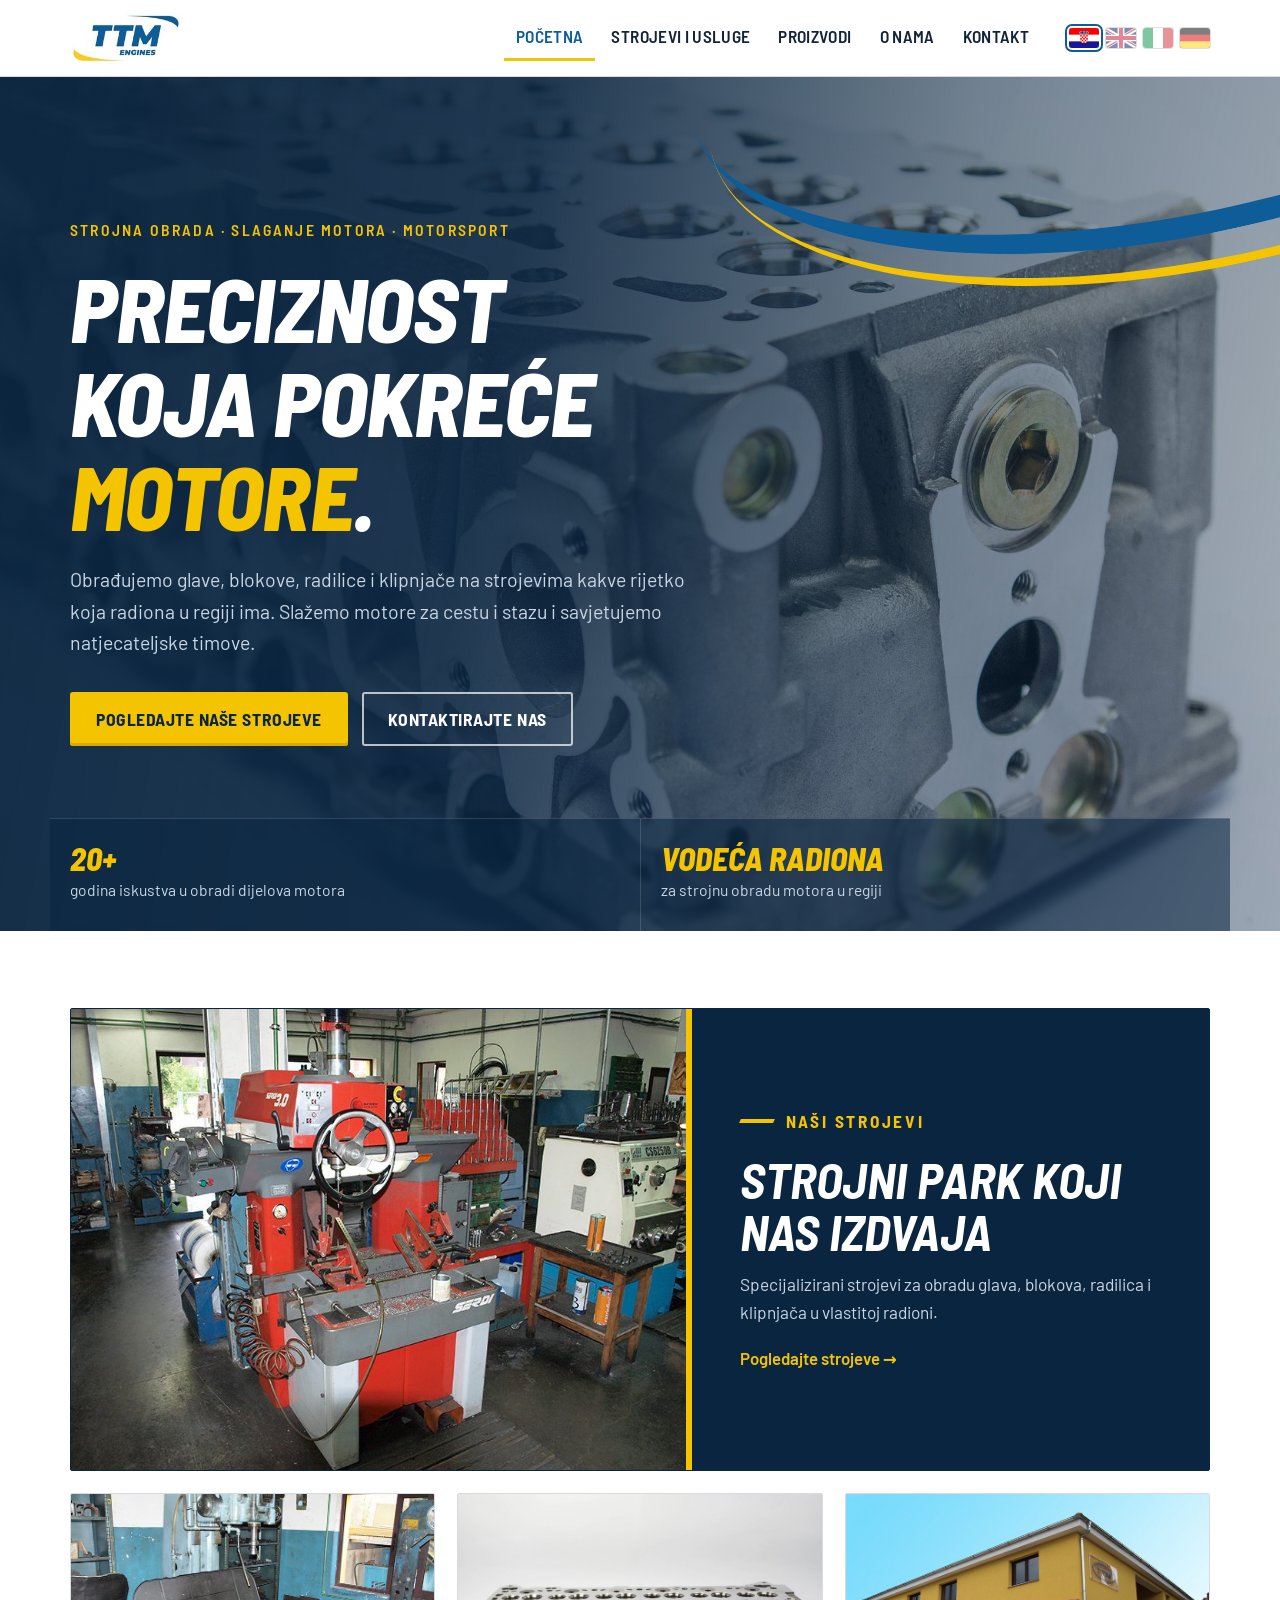
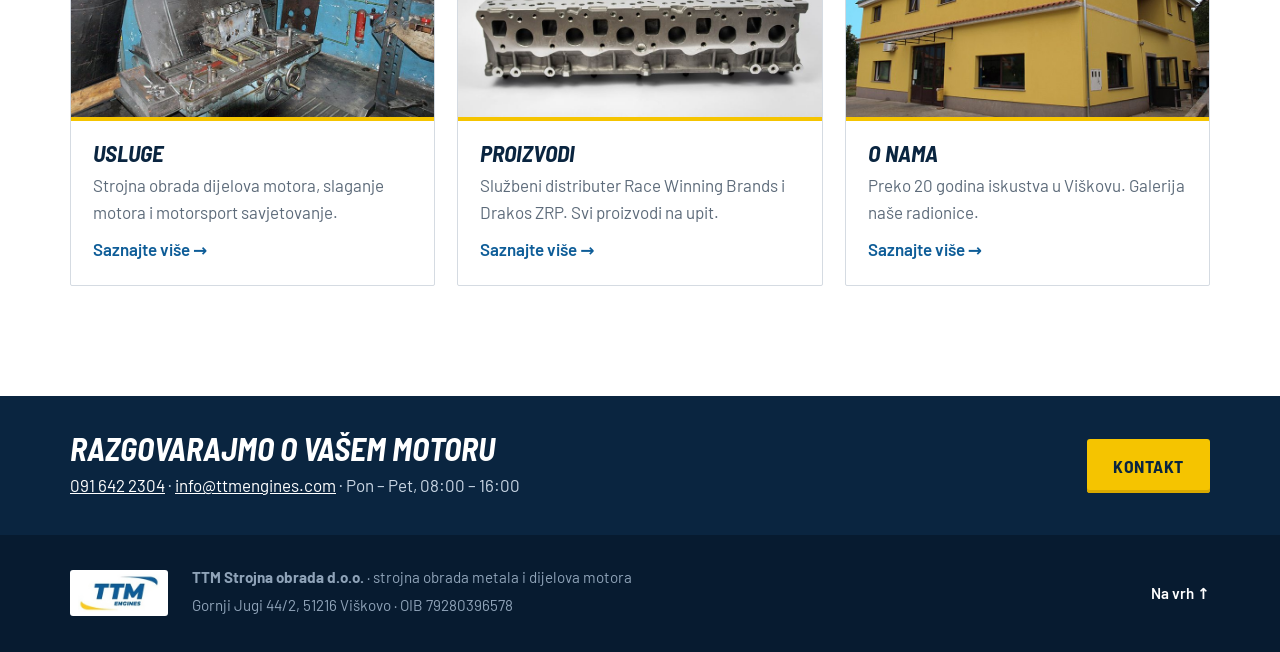
==== index.html @ cba94ead "Merge Strojevi and Usluge into one page strojevi.html now holds machines, services and process; uslu" ====
<!DOCTYPE html>
<html lang="hr">
<head>
<meta charset="utf-8">
<meta name="viewport" content="width=device-width, initial-scale=1, viewport-fit=cover">
<title data-t="title_home">TTM Engines · Strojna obrada dijelova motora i motorsport</title>
<meta name="description" content="TTM Engines (TTM Strojna obrada d.o.o., Viškovo): strojna obrada dijelova motora, slaganje motora i motorsport savjetovanje. Preko 20 godina iskustva.">
<meta name="theme-color" content="#0A2540">
<meta property="og:title" content="TTM Engines">
<meta property="og:description" content="Strojna obrada dijelova motora, slaganje motora i motorsport savjetovanje. Viškovo, Hrvatska.">
<meta property="og:image" content="slike/hero.jpg">
<link rel="icon" href="slike/logo.jpg">
<link rel="preconnect" href="https://fonts.googleapis.com">
<link rel="preconnect" href="https://fonts.gstatic.com" crossorigin>
<link href="https://fonts.googleapis.com/css2?family=Barlow:wght@400;500;600&family=Barlow+Semi+Condensed:ital,wght@0,600;0,700;1,700;1,800&display=swap" rel="stylesheet">
<link rel="stylesheet" href="css/style.css">
</head>
<body>

<a class="skip" href="#main" data-t="skip">Preskoči na sadržaj</a>

<!-- ============ ZAGLAVLJE (isto na svim stranicama) ============ -->
<header class="hdr" id="top">
  <div class="hdr-in">
    <a class="brand" href="index.html" aria-label="TTM Engines"><img src="slike/logo.jpg" alt="TTM Engines" width="198" height="92"></a>
    <nav class="menu" id="menu" aria-label="Glavni izbornik">
      <a href="index.html" data-t="nav_home" class="on" aria-current="page">Početna</a>
      <a href="strojevi.html" data-t="nav_machserv">Strojevi i usluge</a>
      <a href="proizvodi.html" data-t="nav_products">Proizvodi</a>
      <a href="o-nama.html" data-t="nav_about">O nama</a>
      <a href="kontakt.html" data-t="nav_contact">Kontakt</a>
    </nav>
    <div class="hdr-r">
      <div class="langs" id="langs" role="group" aria-label="Jezik"></div>
      <button class="burger" id="burger" aria-expanded="false" aria-controls="menu" aria-label="Izbornik"><span></span><span></span><span></span></button>
    </div>
  </div>
</header>

<main id="main">

<section class="hero">
  <div class="hero-bg" aria-hidden="true"></div>
  <div class="hero-in">
    <p class="eyebrow" data-t="hero_eyebrow">Strojna obrada · Slaganje motora · Motorsport</p>
    <h1 data-t="hero_title" data-html>Preciznost<br>koja pokreće <em>motore</em>.</h1>
    <p class="hero-lead" data-t="hero_lead">Obrađujemo glave, blokove, radilice i klipnjače na strojevima kakve rijetko koja radiona u regiji ima. Slažemo motore za cestu i stazu i savjetujemo natjecateljske timove.</p>
    <div class="hero-cta">
      <a class="btn btn-y" href="strojevi.html" data-t="hero_cta1">Pogledajte naše strojeve</a>
      <a class="btn btn-ghost" href="kontakt.html" data-t="hero_cta2">Kontaktirajte nas</a>
    </div>
  </div>
  <ul class="pillars">
    <li><b>20+</b><span data-t="p1_d">godina iskustva u obradi dijelova motora</span></li>
    <li><b data-t="p3_t">Vodeća radiona</b><span data-t="p3_d">za strojnu obradu motora u regiji</span></li>
  </ul>
</section>

<!-- ============ PREGLED ============ -->
<section class="sec home">
  <div class="sec-in">
    <a class="tile tile-main" href="strojevi.html">
      <img src="slike/strojevi/sjedista.jpg" alt="" width="800" height="600">
      <div>
        <p class="kicker" data-t="mach_k">Naši strojevi</p>
        <h2 class="tile-h" data-t="mach_h">Strojni park koji nas izdvaja</h2>
        <p data-t="home_mach">Specijalizirani strojevi za obradu glava, blokova, radilica i klipnjača u vlastitoj radioni.</p>
        <span class="tile-go" data-t="home_mach_go">Pogledajte strojeve →</span>
      </div>
    </a>
    <div class="tiles">
      <a class="tile" href="strojevi.html#usluge">
        <img src="slike/strojevi/ravnanje.jpg" alt="" loading="lazy" width="800" height="600">
        <div><h3 data-t="nav_services">Usluge</h3><p data-t="home_serv">Strojna obrada dijelova motora, slaganje motora i motorsport savjetovanje.</p><span class="tile-go" data-t="home_more">Saznajte više →</span></div>
      </a>
      <a class="tile" href="proizvodi.html">
        <img src="slike/proizvodi/glava1-1.jpg" alt="" loading="lazy" width="1000" height="558">
        <div><h3 data-t="nav_products">Proizvodi</h3><p data-t="home_prod">Službeni distributer Race Winning Brands i Drakos ZRP. Svi proizvodi na upit.</p><span class="tile-go" data-t="home_more">Saznajte više →</span></div>
      </a>
      <a class="tile" href="o-nama.html">
        <img src="slike/zgrada.jpg" alt="" loading="lazy" width="800" height="600">
        <div><h3 data-t="nav_about">O nama</h3><p data-t="home_about">Preko 20 godina iskustva u Viškovu. Galerija naše radionice.</p><span class="tile-go" data-t="home_more">Saznajte više →</span></div>
      </a>
    </div>
  </div>
</section>

<!-- ============ KONTAKT TRAKA ============ -->
<section class="cstrip">
  <div class="sec-in">
    <div>
      <h2 data-t="con_h">Razgovarajmo o vašem motoru</h2>
      <p><a href="tel:+385916422304">091 642 2304</a> · <a href="mailto:info@ttmengines.com">info@ttmengines.com</a> · <span data-t="con_hours_v">Pon – Pet, 08:00 – 16:00</span></p>
    </div>
    <a class="btn btn-y" href="kontakt.html" data-t="nav_contact">Kontakt</a>
  </div>
</section>

</main>

<footer class="ftr">
  <div class="ftr-in">
    <img src="slike/logo.jpg" alt="TTM Engines" width="198" height="92">
    <div class="ftr-txt">
      <p><b>TTM Strojna obrada d.o.o.</b> · <span data-t="ftr_what">strojna obrada metala i dijelova motora</span></p>
      <p>Gornji Jugi 44/2, 51216 Viškovo · OIB 79280396578</p>
    </div>
    <a href="#top" data-t="ftr_top">Na vrh ↑</a>
  </div>
</footer>

<script src="js/prijevodi.js"></script>
<script src="js/main.js"></script>
</body>
</html>
---- css/style.css ----
/* TTM Engines – boje i fontovi preuzeti iz logotipa i obrasca */
:root{
  --blue:#0E5D98; --blue-deep:#0A4673; --blue-tint:#E7F0F8;
  --navy:#0A2540; --navy-2:#0F2F50;
  --yellow:#F5C400; --yellow-deep:#D9A900;
  --ink:#13243A; --muted:#5D6B7A; --line:#D5DBE2;
  --paper:#F2F4F6; --white:#FFFFFF;
  --body:"Barlow", system-ui, -apple-system, "Segoe UI", Roboto, Arial, sans-serif;
  --cond:"Barlow Semi Condensed", "Arial Narrow", "Roboto Condensed", system-ui, sans-serif;
  --max:1180px;
  --hdr:76px;
}
*,*::before,*::after{box-sizing:border-box}
html{scroll-behavior:smooth;scroll-padding-top:calc(var(--hdr) + 8px);-webkit-text-size-adjust:100%}
@media (prefers-reduced-motion:reduce){html{scroll-behavior:auto}}
body{margin:0;background:var(--white);color:var(--ink);font-family:var(--body);font-size:17px;line-height:1.6}
img{max-width:100%;height:auto}
:focus-visible{outline:3px solid var(--yellow);outline-offset:3px}
h1,h2,h3{font-family:var(--cond);line-height:1.05;margin:0}
.skip{position:absolute;left:-9999px;top:8px;background:var(--yellow);color:var(--ink);padding:8px 14px;z-index:100;font-weight:600}
.skip:focus{left:8px}

/* ---------- Zaglavlje ---------- */
.hdr{position:sticky;top:0;z-index:50;background:rgba(255,255,255,.97);border-bottom:1px solid var(--line);backdrop-filter:saturate(1.2) blur(6px)}
.hdr-in{max-width:var(--max);margin:0 auto;padding:0 20px;height:var(--hdr);display:flex;align-items:center;gap:28px}
.brand img{display:block;height:52px;width:auto}
.menu{display:flex;gap:4px;margin-left:auto}
.menu a{font-family:var(--cond);font-weight:600;font-size:1.08rem;letter-spacing:.02em;text-transform:uppercase;color:var(--ink);text-decoration:none;padding:8px 12px;border-bottom:3px solid transparent}
.menu a:hover{color:var(--blue)}
.menu a.on{border-bottom-color:var(--yellow);color:var(--blue)}
.menu a{white-space:nowrap}
@media (max-width:1100px) and (min-width:901px){.hdr-in{gap:16px}.menu{gap:0}.menu a{padding:8px 8px;font-size:1rem}}
.hdr-r{display:flex;align-items:center;gap:14px}
.langs{display:flex;gap:7px}
.langs button{padding:0;border:0;background:none;cursor:pointer;width:30px;height:20px;border-radius:3px;overflow:hidden;box-shadow:0 0 0 1px rgba(19,36,58,.28);opacity:.5;transition:opacity .15s,transform .15s}
.langs button:hover{opacity:1;transform:translateY(-1px)}
.langs button[aria-pressed="true"]{opacity:1;box-shadow:0 0 0 2px var(--white),0 0 0 4px var(--blue)}
.langs img{display:block;width:100%;height:100%;object-fit:cover}
.burger{display:none;width:42px;height:42px;border:0;background:none;padding:9px;cursor:pointer}
.burger span{display:block;height:3px;background:var(--navy);margin:5px 0;border-radius:2px;transition:transform .2s,opacity .2s}
.burger[aria-expanded="true"] span:nth-child(1){transform:translateY(8px) rotate(45deg)}
.burger[aria-expanded="true"] span:nth-child(2){opacity:0}
.burger[aria-expanded="true"] span:nth-child(3){transform:translateY(-8px) rotate(-45deg)}

@media (max-width:900px){
  :root{--hdr:64px}
  .hdr-in{gap:12px;padding:0 16px}
  .brand img{height:42px}
  .hdr-r{margin-left:auto}
  .burger{display:block}
  .menu{position:absolute;top:var(--hdr);left:0;right:0;flex-direction:column;gap:0;background:var(--white);border-bottom:1px solid var(--line);box-shadow:0 12px 24px rgba(10,37,64,.12);display:none;margin:0;padding:6px 0}
  .menu.open{display:flex}
  .menu a{padding:14px 20px;border-bottom:0;border-left:4px solid transparent}
  .menu a.on{border-left-color:var(--yellow)}
}
@media (max-width:420px){.langs{gap:5px}.langs button{width:26px;height:17px}}

/* ---------- Gumbi ---------- */
.btn{display:inline-block;font-family:var(--cond);font-weight:700;font-size:1.1rem;letter-spacing:.03em;text-transform:uppercase;text-decoration:none;padding:13px 26px;border-radius:3px;transition:transform .15s,background .15s,color .15s,box-shadow .15s}
.btn:hover{transform:translateY(-2px)}
.btn-y{background:var(--yellow);color:var(--navy);box-shadow:inset 0 -3px 0 var(--yellow-deep)}
.btn-y:hover{background:#FFD21F}
.btn-ghost{color:var(--white);box-shadow:inset 0 0 0 2px rgba(255,255,255,.7)}
.btn-ghost:hover{box-shadow:inset 0 0 0 2px var(--white);background:rgba(255,255,255,.08)}

/* ---------- Hero ---------- */
.hero{position:relative;background:var(--navy);color:var(--white);overflow:hidden;isolation:isolate}
.hero-bg{position:absolute;inset:0;z-index:-2;
  background:
    linear-gradient(100deg,rgba(10,37,64,.97) 0%,rgba(10,37,64,.9) 38%,rgba(10,37,64,.55) 70%,rgba(10,37,64,.35) 100%),
    var(--hero-img, none) center/cover no-repeat,
    repeating-linear-gradient(115deg,rgba(255,255,255,.03) 0 2px,transparent 2px 22px),
    radial-gradient(ellipse at 85% 30%,#13497A 0%,var(--navy) 65%)}
/* zakrivljene trake kao na logotipu */
.hero::before,.hero::after{content:"";position:absolute;z-index:-1;border-radius:50%;pointer-events:none}
.hero::before{width:1000px;height:440px;right:-400px;top:-282px;border-bottom:22px solid var(--blue);transform:rotate(-12deg)}
.hero::after{width:1000px;height:440px;right:-420px;top:-250px;border-bottom:9px solid var(--yellow);transform:rotate(-12deg)}
.hero-in{max-width:var(--max);margin:0 auto;padding:clamp(70px,11vw,140px) 20px clamp(48px,6vw,72px)}
.eyebrow{font-family:var(--cond);font-weight:600;letter-spacing:.14em;text-transform:uppercase;color:var(--yellow);margin:0 0 18px;font-size:.98rem}
.hero h1{font-style:italic;font-weight:800;font-size:clamp(2.8rem,7.5vw,5.6rem);letter-spacing:-.01em;text-transform:uppercase;max-width:14ch}
.hero h1 em{color:var(--yellow);font-style:italic}
.hero-lead{max-width:58ch;font-size:clamp(1.05rem,1.6vw,1.22rem);color:#C9D6E4;margin:22px 0 34px}
.hero-cta{display:flex;flex-wrap:wrap;gap:14px}
.pillars{list-style:none;padding:0;max-width:var(--max);margin:0 auto;background:rgba(10,37,64,.55);backdrop-filter:blur(2px);display:grid;grid-template-columns:repeat(2,1fr);border-top:1px solid rgba(255,255,255,.14)}
.pillars li{padding:22px 20px 28px;border-left:1px solid rgba(255,255,255,.14)}
.pillars li:first-child{border-left:0}
.pillars b{display:block;font-family:var(--cond);font-style:italic;font-weight:800;font-size:2rem;line-height:1.1;color:var(--yellow) !important;text-transform:uppercase;color:var(--white)}
.pillars span{color:#C9D6E4;font-size:.98rem}
@media (max-width:700px){
  .pillars{grid-template-columns:1fr}
  .pillars li{border-left:0;border-top:1px solid rgba(255,255,255,.1);padding:16px 20px}
  .pillars li:first-child{border-top:0}
  .hero::before,.hero::after{display:none}
}

/* ---------- Sekcije ---------- */
.sec{padding:clamp(64px,9vw,110px) 0}
.sec-alt{background:var(--paper)}
.sec-in{max-width:var(--max);margin:0 auto;padding:0 20px}
.kicker{font-family:var(--cond);font-weight:700;letter-spacing:.16em;text-transform:uppercase;color:var(--blue);font-size:.95rem;margin:0 0 10px;display:flex;align-items:center;gap:12px}
.kicker::before{content:"";width:34px;height:4px;background:var(--yellow);transform:skewX(-25deg)}
.sec h2,.sec .h2{font-style:italic;font-weight:700;font-size:clamp(2rem,4.2vw,3.1rem);text-transform:uppercase;color:var(--navy);max-width:22ch;margin-bottom:36px}
.sec h3{font-weight:700;font-size:1.4rem;color:var(--navy);margin-bottom:8px}

.about{display:grid;grid-template-columns:minmax(0,5fr) minmax(0,6fr);gap:56px;align-items:center}
.about h2{margin-bottom:22px}
.about-img{margin:0;position:relative}
.about-img img{display:block;width:100%;border-radius:2px}
.about-img::after{content:"";position:absolute;left:-14px;bottom:-14px;width:45%;height:45%;border-left:6px solid var(--yellow);border-bottom:6px solid var(--yellow);z-index:-1}
.about-txt p{margin:0 0 18px;font-size:1.1rem;color:#33465C}
@media (max-width:860px){.about{grid-template-columns:1fr;gap:20px}}

.cards{display:grid;grid-template-columns:repeat(3,1fr);gap:22px}
@media (max-width:960px){.cards{grid-template-columns:repeat(2,1fr)}}
@media (max-width:620px){.cards{grid-template-columns:1fr}}
.card{background:var(--white);border:1px solid var(--line);border-top:4px solid var(--blue);padding:28px 26px 26px;border-radius:2px;transition:transform .2s,box-shadow .2s,border-top-color .2s}
.card:hover{transform:translateY(-4px);box-shadow:0 18px 36px rgba(10,37,64,.10);border-top-color:var(--yellow)}
.card p{margin:0;color:var(--muted)}
.ico{width:46px;height:46px;margin-bottom:16px;fill:none;stroke:var(--blue);stroke-width:2.4;stroke-linecap:round;stroke-linejoin:round}

.sec-dark{background:var(--navy);color:#C9D6E4;position:relative;overflow:hidden}
.sec-dark h2{color:var(--white)}
.sec-dark .kicker{color:var(--yellow)}
.sec-dark h3{color:var(--white)}
.steps{list-style:none;margin:0;padding:0;display:grid;grid-template-columns:repeat(4,1fr);gap:0;counter-reset:s}
.steps li{position:relative;padding:0 26px 0 0}
.steps li+li{padding-left:26px;border-left:1px solid rgba(255,255,255,.14)}
.steps .num{display:block;font-family:var(--cond);font-style:italic;font-weight:800;font-size:3.4rem;line-height:1;color:var(--yellow);margin-bottom:14px}
.steps p{margin:0 0 12px}
.lnk{color:var(--yellow);font-weight:600;text-decoration:none;border-bottom:1px solid transparent}
.lnk:hover{border-bottom-color:var(--yellow)}
@media (max-width:960px){
  .steps{grid-template-columns:1fr 1fr;row-gap:40px}
  .steps li:nth-child(3){padding-left:0;border-left:0}
}
@media (max-width:560px){
  .steps{grid-template-columns:1fr;row-gap:30px}
  .steps li,.steps li+li{padding:0;border-left:0}
}

/* Galerija */
.gallery{display:grid;grid-template-columns:repeat(auto-fill,minmax(300px,1fr));gap:14px}
.gallery button{display:block;width:100%;padding:0;border:0;background:var(--paper);cursor:zoom-in;aspect-ratio:4/3;overflow:hidden;border-radius:2px}
.gallery img{width:100%;height:100%;object-fit:cover;display:block;transition:transform .4s}
.gallery button:hover img{transform:scale(1.04)}
.gallery .ph-unused{aspect-ratio:4/3;display:flex;align-items:center;justify-content:center;text-align:center;padding:16px;background:repeating-linear-gradient(135deg,var(--paper) 0 12px,#E8ECF0 12px 24px);border:1px dashed #B9C4CF;color:var(--muted);font-size:.95rem;border-radius:2px}

/* Kontakt */
.contact{display:grid;grid-template-columns:minmax(0,7fr) minmax(0,5fr);gap:48px;align-items:start}
.contact .todo{margin-top:24px}
@media (max-width:860px){.contact{grid-template-columns:1fr}}
.cinfo{display:grid;grid-template-columns:max-content 1fr;gap:12px 28px;margin:0}
.cinfo dt{font-family:var(--cond);font-weight:700;text-transform:uppercase;letter-spacing:.08em;color:var(--blue);font-size:.92rem;padding-top:2px}
.cinfo dd{margin:0;font-size:1.08rem}
.cinfo a{color:var(--ink)}
@media (max-width:480px){.cinfo{grid-template-columns:1fr;gap:2px}.cinfo dd{margin-bottom:12px}}
.cta-card{background:var(--navy);color:#C9D6E4;padding:34px 30px;border-radius:2px;position:relative;overflow:hidden}
.cta-card::after{content:"";position:absolute;right:-110px;bottom:-130px;width:220px;height:220px;border-radius:50%;border:10px solid var(--yellow);opacity:.9}
.cta-card{padding-bottom:40px}
.cta-card h3{color:var(--white);font-style:italic;text-transform:uppercase;font-size:1.7rem;margin-bottom:12px;position:relative}
.cta-card p{margin:0 0 24px;position:relative}
.cta-card .btn{position:relative;z-index:1}

/* Uvod sekcije */
.sec-head{display:grid;grid-template-columns:minmax(0,1fr) minmax(0,1fr);gap:40px;align-items:end;margin-bottom:40px}
.sec-head h2{margin-bottom:0}
.sec-lead{margin:0;color:#33465C;font-size:1.1rem}
@media (max-width:860px){.sec-head{grid-template-columns:1fr;gap:14px}}

/* Strojevi */
.machines{display:grid;grid-template-columns:repeat(4,1fr);gap:22px}
@media (max-width:1060px){.machines{grid-template-columns:repeat(2,1fr)}}
@media (max-width:560px){
  .machines{grid-template-columns:1fr 1fr;gap:12px}
  .mach>div{padding:12px 12px 14px}
  .mach h3{font-size:1.02rem}
  .mach p{font-size:.86rem;line-height:1.45}
}
.mach{background:var(--white);border:1px solid var(--line);display:flex;flex-direction:column;overflow:hidden;border-radius:2px;transition:transform .2s,box-shadow .2s}
.mach:hover{transform:translateY(-4px);box-shadow:0 18px 36px rgba(10,37,64,.12)}
.mach img{display:block;width:100%;aspect-ratio:4/3;object-fit:cover;background:var(--paper);border-bottom:4px solid var(--yellow)}
.mach>div{padding:18px 20px 22px}
.mach .mnum{display:block;font-family:var(--cond);font-style:italic;font-weight:800;font-size:1.05rem;color:var(--blue);letter-spacing:.06em;margin-bottom:4px}
.mach h3{font-size:1.25rem;margin-bottom:6px}
.mach p{margin:0;color:var(--muted);font-size:.98rem}

/* Kartice usluga – popis */
.card ul{margin:0;padding:0;list-style:none;color:var(--muted)}
.card li{position:relative;padding:4px 0 4px 18px;border-top:1px solid #EDF0F3;font-size:.98rem}
.card li:first-child{border-top:0}
.card li::before{content:"";position:absolute;left:0;top:14px;width:8px;height:3px;background:var(--yellow);transform:skewX(-25deg)}
.card-hi{background:var(--navy);border-color:var(--navy);border-top-color:var(--yellow);color:#C9D6E4}
.card-hi h3{color:var(--white)}
.card-hi p{color:#C9D6E4;margin-bottom:10px}
.card-hi .ico{stroke:var(--yellow)}

/* Proizvodi */
.pgroup{margin-bottom:38px}
.pgroup:last-child{margin-bottom:0}
.pgroup h3{font-style:italic;text-transform:uppercase;font-size:1.35rem;margin-bottom:14px;display:flex;align-items:center;gap:12px}
.pgroup h3::after{content:"";flex:1;height:1px;background:var(--line)}
.pgrid{display:grid;grid-template-columns:repeat(auto-fill,minmax(150px,1fr));gap:12px}
.pgrid button{position:relative;display:block;padding:0;border:1px solid var(--line);background:var(--white);cursor:zoom-in;aspect-ratio:16/10;overflow:hidden;border-radius:2px}
.pgrid img{width:100%;height:100%;object-fit:cover;display:block;transition:transform .4s}
.pgrid button:hover img{transform:scale(1.05)}
.pgrid .more{position:absolute;inset:0;display:flex;align-items:center;justify-content:center;background:rgba(10,37,64,.72);color:var(--white);font-family:var(--cond);font-weight:800;font-style:italic;font-size:1.8rem}

/* Karta */
.map{display:flex;flex-direction:column;gap:10px}
.map iframe{width:100%;aspect-ratio:4/3;border:0;border-radius:2px;background:var(--paper)}
.lnk-dark{color:var(--blue);font-weight:600;text-decoration:none}
.lnk-dark:hover{text-decoration:underline}

/* Podstranice: prva sekcija odmah ispod zaglavlja */
main>.sec:first-child{padding-top:clamp(36px,6vw,72px)}
@media (max-width:700px){
  .sec{padding:44px 0}
  .sec h2,.sec .h2{margin-bottom:22px}
  .sec-head{margin-bottom:24px}
  .hero-in{padding:44px 20px 34px}
  .hero-lead{margin:16px 0 24px}
  .pillars{grid-template-columns:1fr 1fr}
  .pillars li,.pillars li:first-child{border-top:0;border-left:1px solid rgba(255,255,255,.1);padding:14px 16px}
  .pillars li:first-child{border-left:0}
  .pillars b{font-size:1.4rem}
  .pillars span{font-size:.85rem;line-height:1.35;display:block}
}

/* Početna: pregled */
.home{padding-top:clamp(40px,6vw,80px)}
.tile{display:block;color:inherit;text-decoration:none;background:var(--white);border:1px solid var(--line);border-radius:2px;overflow:hidden;transition:transform .2s,box-shadow .2s}
.tile:hover{transform:translateY(-4px);box-shadow:0 18px 36px rgba(10,37,64,.12)}
.tile img{display:block;width:100%;aspect-ratio:16/10;object-fit:cover;border-bottom:4px solid var(--yellow)}
.tile>div{padding:20px 22px 22px}
.tile h3{font-size:1.45rem;font-style:italic;text-transform:uppercase;margin-bottom:6px}
.tile p{margin:0 0 10px;color:var(--muted)}
.tile-go{font-weight:600;color:var(--blue)}
.tile-main{display:grid;grid-template-columns:minmax(0,6fr) minmax(0,5fr);background:var(--navy);border-color:var(--navy);color:#C9D6E4;margin-bottom:22px}
.tile-main img{height:100%;aspect-ratio:auto;min-height:300px;border-bottom:0;border-right:6px solid var(--yellow)}
.tile-main>div{padding:clamp(24px,4vw,48px);align-self:center}
.tile-main .kicker{color:var(--yellow)}
.tile-h{font-style:italic;font-weight:700;font-size:clamp(1.8rem,3.4vw,2.6rem);text-transform:uppercase;color:var(--white);margin-bottom:14px}
.tile-main p{color:#C9D6E4;margin:0 0 18px;font-size:1.08rem}
.tile-main .tile-go{color:var(--yellow);font-size:1.05rem}
.tiles{display:grid;grid-template-columns:repeat(3,1fr);gap:22px}
@media (max-width:860px){
  .tile-main{grid-template-columns:1fr}
  .tile-main img{min-height:0;aspect-ratio:16/9;border-right:0;border-bottom:5px solid var(--yellow)}
  .tiles{grid-template-columns:1fr;gap:12px}
  .tiles .tile{display:grid;grid-template-columns:120px 1fr}
  .tiles .tile img{height:100%;aspect-ratio:auto;border-bottom:0;border-right:4px solid var(--yellow)}
  .tiles .tile>div{padding:12px 14px}
  .tiles .tile h3{font-size:1.15rem;margin-bottom:2px}
  .tiles .tile p{font-size:.9rem;margin-bottom:4px;line-height:1.4}
  .tiles .tile .tile-go{font-size:.9rem}
}
.cstrip{background:var(--navy);color:#C9D6E4;padding:36px 0}
.cstrip .sec-in{display:flex;align-items:center;justify-content:space-between;gap:20px;flex-wrap:wrap}
.cstrip h2{color:var(--white);font-style:italic;text-transform:uppercase;font-size:clamp(1.4rem,3vw,2rem);margin-bottom:6px}
.cstrip p{margin:0}
.cstrip a:not(.btn){color:var(--white)}

/* Oznaka za sadržaj koji tek treba ubaciti (obrisati kad je gotovo) */
.todo{background:#FFF6CC;border:1px dashed var(--yellow-deep);color:#6B5300 !important;padding:4px 10px;border-radius:3px;font-size:.95rem !important}
dd.todo{margin:0;justify-self:start}

/* Podnožje */
.ftr{background:#071B30;color:#8FA3B8;font-size:.95rem}
.ftr-in{max-width:var(--max);margin:0 auto;padding:30px 20px;display:flex;align-items:center;gap:24px;flex-wrap:wrap}
.ftr img{height:46px;width:auto;background:var(--white);padding:4px 8px;border-radius:3px}
.ftr-txt{flex:1;min-width:260px}
.ftr p{margin:0 0 4px}
.ftr a{color:var(--white);text-decoration:none;font-weight:600}

/* Povećanje slike */
#lb{position:fixed;inset:0;z-index:200;background:rgba(5,15,28,.94);display:flex;align-items:center;justify-content:center;padding:24px 64px;cursor:zoom-out}
#lb[hidden]{display:none}
#lb img{max-width:100%;max-height:100%;object-fit:contain;box-shadow:0 10px 40px rgba(0,0,0,.5);cursor:pointer;background:#fff}
#lb button{position:fixed;border:0;border-radius:50%;background:#fff;color:var(--navy);cursor:pointer;width:44px;height:44px;font-size:30px;line-height:42px;padding:0}
#lb .lb-x{top:10px;right:12px}
#lb .lb-p{left:12px;top:50%;transform:translateY(-50%)}
#lb .lb-n{right:12px;top:50%;transform:translateY(-50%)}
#lb.single .lb-p,#lb.single .lb-n,#lb.single .lb-c{display:none}
#lb .lb-c{position:fixed;bottom:12px;left:0;right:0;text-align:center;color:#C9D6E4;font-size:.95rem}
@media (max-width:560px){#lb{padding:60px 8px}#lb .lb-p,#lb .lb-n{top:auto;bottom:8px;transform:none}}
@media (max-width:560px){.gallery{grid-template-columns:1fr 1fr;gap:8px}}
.sec .tile-main .tile-h{color:var(--white);max-width:none;margin-bottom:14px}
@media (max-width:560px){
  .cards{gap:12px}
  .card{padding:18px 18px 16px}
  .card .ico{width:30px;height:30px;margin-bottom:8px}
  .card li{padding-top:4px;padding-bottom:4px;font-size:.92rem}
  .steps{row-gap:18px}
  .steps li{display:grid;grid-template-columns:52px 1fr;column-gap:10px}
  .steps .num{grid-row:span 2;font-size:2.4rem;margin:0}
}
.soc-l{display:inline-flex;align-items:center;gap:8px;color:inherit;text-decoration:none}
.cinfo .soc-l{color:var(--blue);text-decoration:none}
.cinfo .soc-l:hover{text-decoration:underline}
.soc{width:20px;height:20px;flex:none}
.cinfo .soc-row{grid-column:1/-1}
/* podnožje uvijek na dnu prozora kad je sadržaja malo */
body{min-height:100vh;min-height:100dvh;display:flex;flex-direction:column}
body>main{flex:1 0 auto}
/* Proizvodi: brendovi */
.brands{display:grid;grid-template-columns:1fr 1fr;gap:22px;margin-bottom:28px}
.brand-card{display:flex;flex-direction:column;gap:10px;padding:22px;background:var(--white);border:1px solid var(--line);border-top:4px solid var(--blue);border-radius:2px;color:inherit;text-decoration:none;transition:transform .2s,box-shadow .2s,border-top-color .2s}
.brand-card:hover{transform:translateY(-4px);box-shadow:0 18px 36px rgba(10,37,64,.12);border-top-color:var(--yellow)}
.brand-logo{display:flex;align-items:center;justify-content:center;height:150px;background:var(--paper);border-radius:2px;padding:20px}
.brand-logo img{max-width:100%;max-height:100%;object-fit:contain}
.brand-logo b{font-family:var(--cond);font-style:italic;font-weight:800;font-size:1.8rem;text-transform:uppercase;color:var(--navy);text-align:center;line-height:1.1}
.brand-name{font-family:var(--cond);font-style:italic;font-weight:700;font-size:1.45rem;text-transform:uppercase;color:var(--navy)}
.prod-cta{display:flex;align-items:center;justify-content:space-between;gap:24px;background:var(--navy);color:#C9D6E4;padding:clamp(22px,4vw,40px);border-radius:2px}
.prod-cta p{margin:0}
.sec .prod-cta .tile-h{color:var(--white);max-width:none;margin-bottom:8px;font-size:clamp(1.4rem,2.6vw,2rem)}
@media (max-width:700px){.brands{grid-template-columns:1fr;gap:14px}.brand-logo{height:110px}.prod-cta{flex-direction:column;align-items:flex-start}}
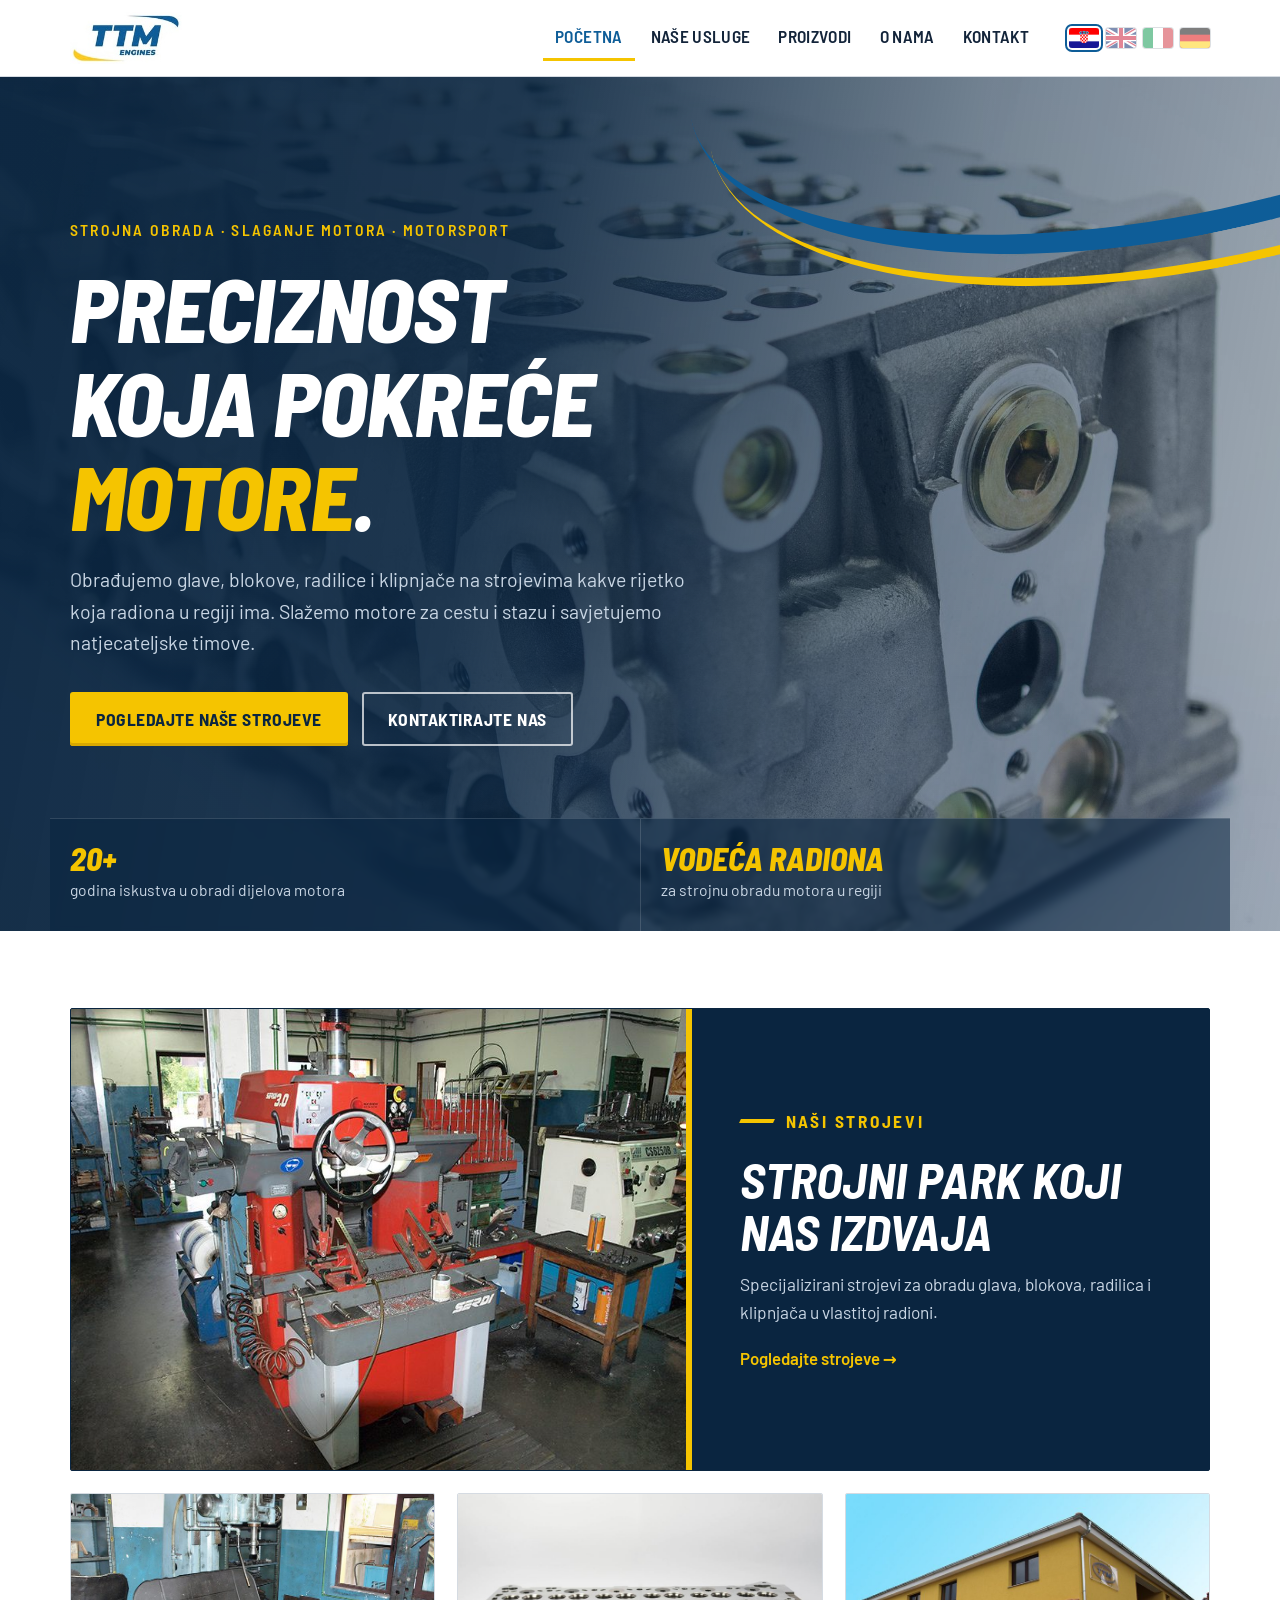
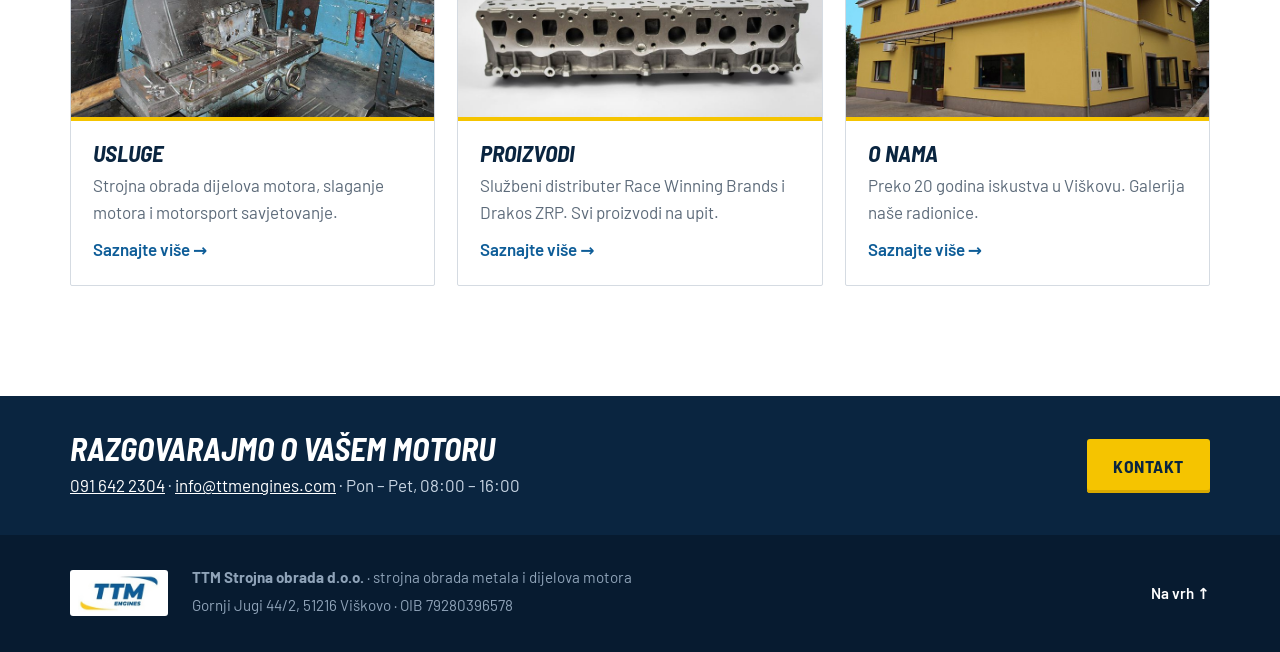
==== commit 9468d205: "Rename Strojevi i usluge to Naše usluge Co-Authored-By: Claude Opus 5.5 <noreply@anthropic.com> Clau" ====
--- a/index.html
+++ b/index.html
@@ -25,7 +25,7 @@
     <a class="brand" href="index.html" aria-label="TTM Engines"><img src="slike/logo.jpg" alt="TTM Engines" width="198" height="92"></a>
     <nav class="menu" id="menu" aria-label="Glavni izbornik">
       <a href="index.html" data-t="nav_home" class="on" aria-current="page">Početna</a>
-      <a href="strojevi.html" data-t="nav_machserv">Strojevi i usluge</a>
+      <a href="strojevi.html" data-t="nav_machserv">Naše usluge</a>
       <a href="proizvodi.html" data-t="nav_products">Proizvodi</a>
       <a href="o-nama.html" data-t="nav_about">O nama</a>
       <a href="kontakt.html" data-t="nav_contact">Kontakt</a>
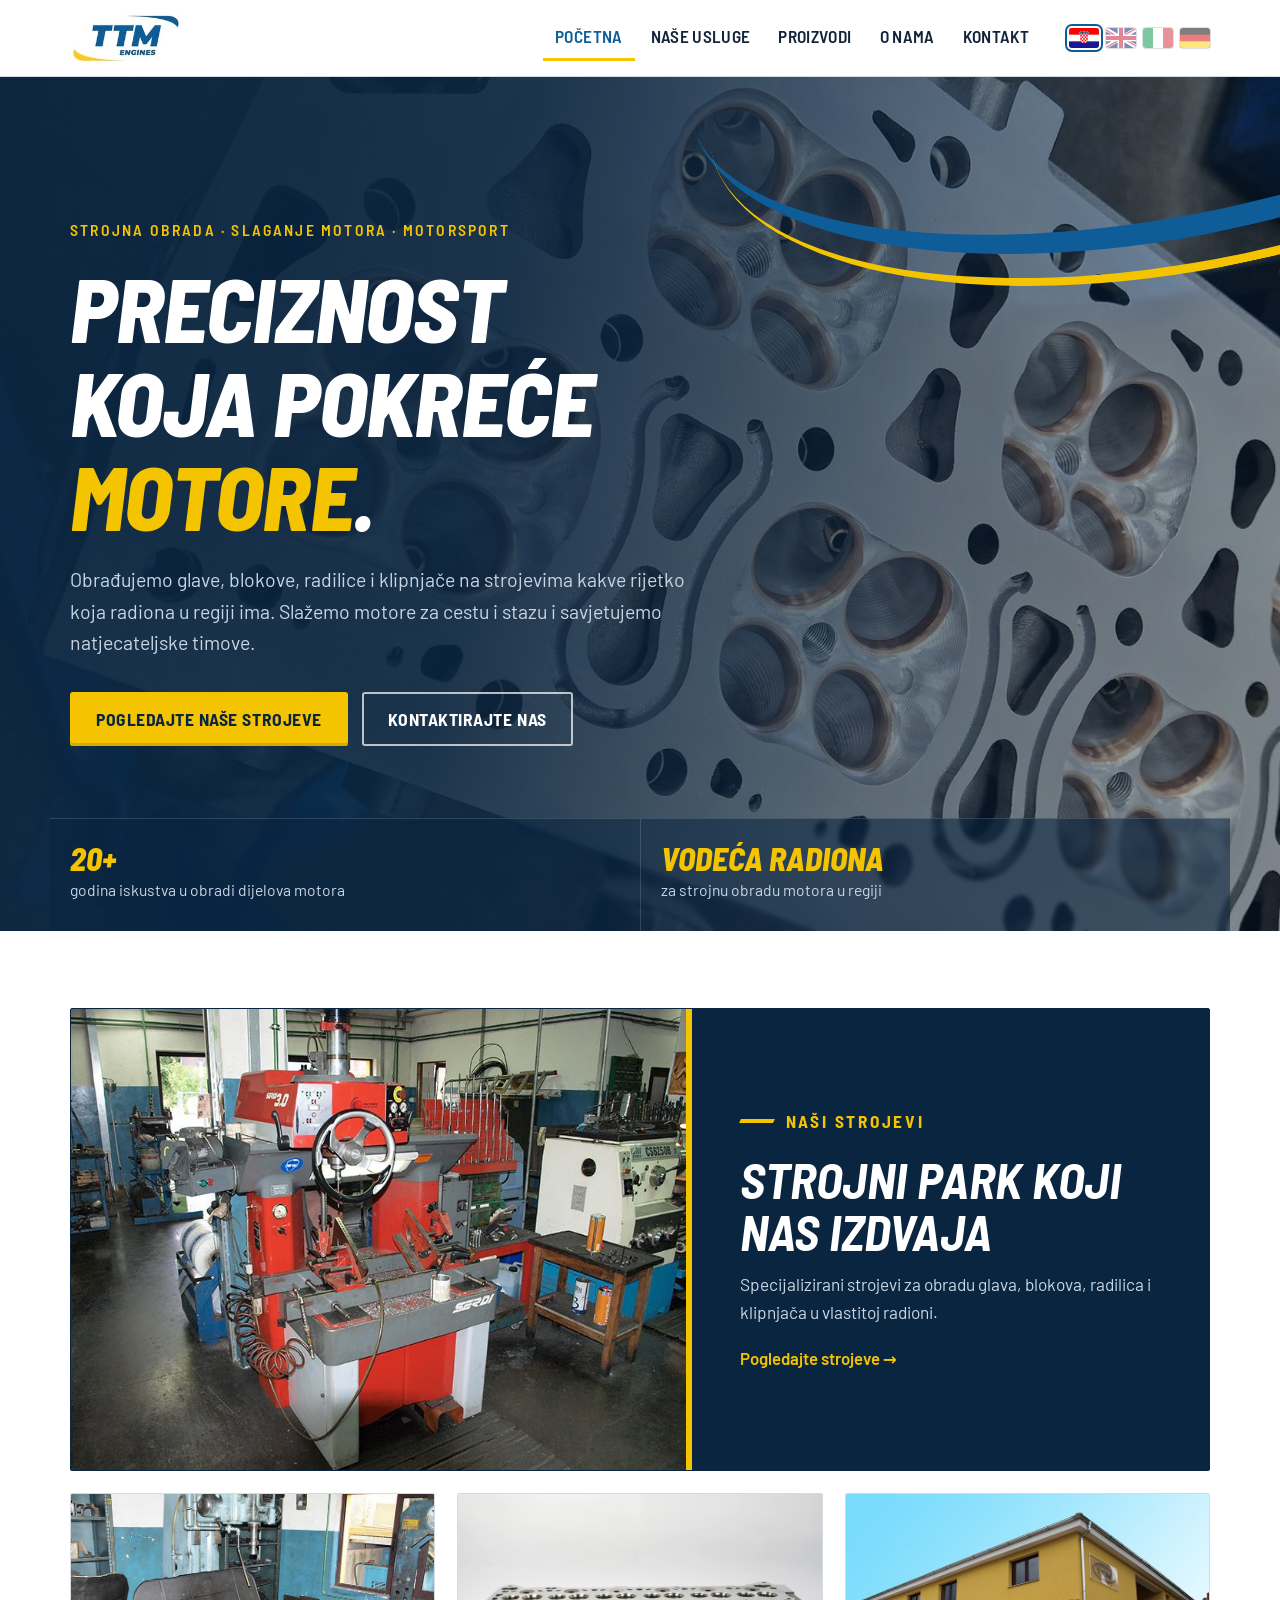
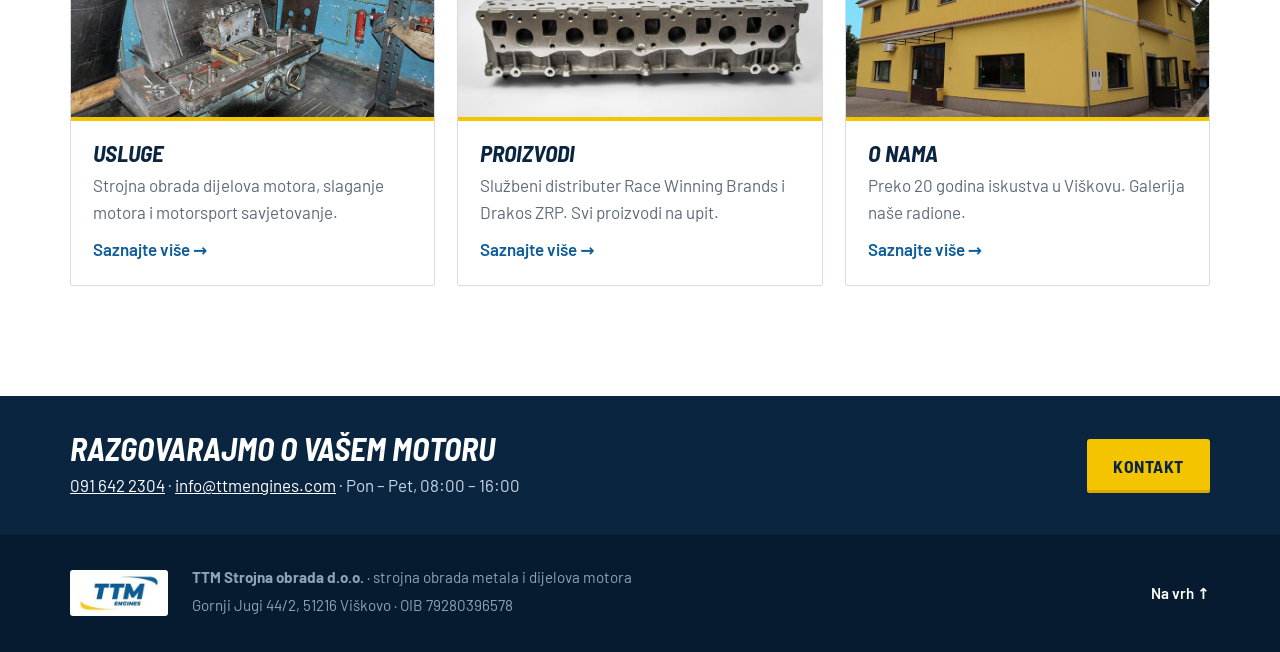
==== commit 6e0001ee: "Use radiona instead of radionica Co-Authored-By: Claude Opus 5.5 <noreply@anthropic.com> Claude-Sess" ====
--- a/index.html
+++ b/index.html
@@ -79,7 +79,7 @@
       </a>
       <a class="tile" href="o-nama.html">
         <img src="slike/zgrada.jpg" alt="" loading="lazy" width="800" height="600">
-        <div><h3 data-t="nav_about">O nama</h3><p data-t="home_about">Preko 20 godina iskustva u Viškovu. Galerija naše radionice.</p><span class="tile-go" data-t="home_more">Saznajte više →</span></div>
+        <div><h3 data-t="nav_about">O nama</h3><p data-t="home_about">Preko 20 godina iskustva u Viškovu. Galerija naše radione.</p><span class="tile-go" data-t="home_more">Saznajte više →</span></div>
       </a>
     </div>
   </div>
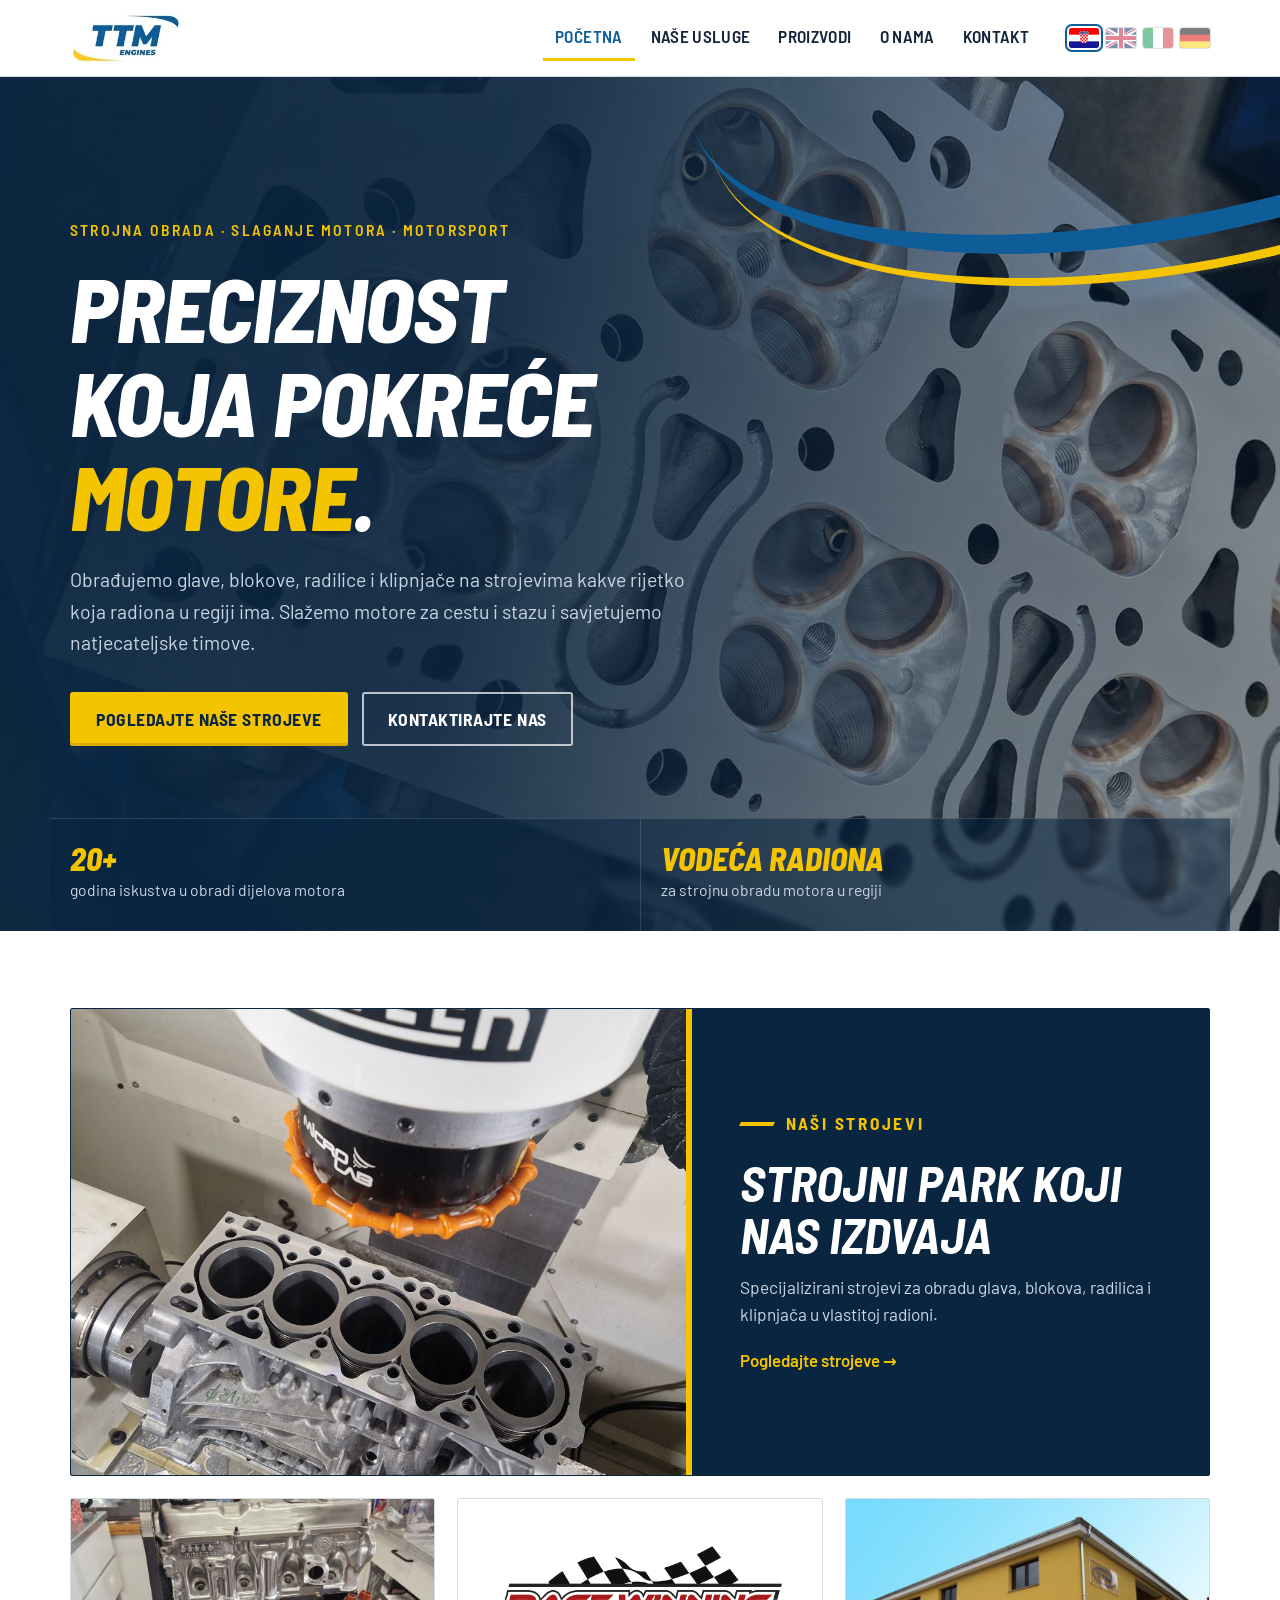
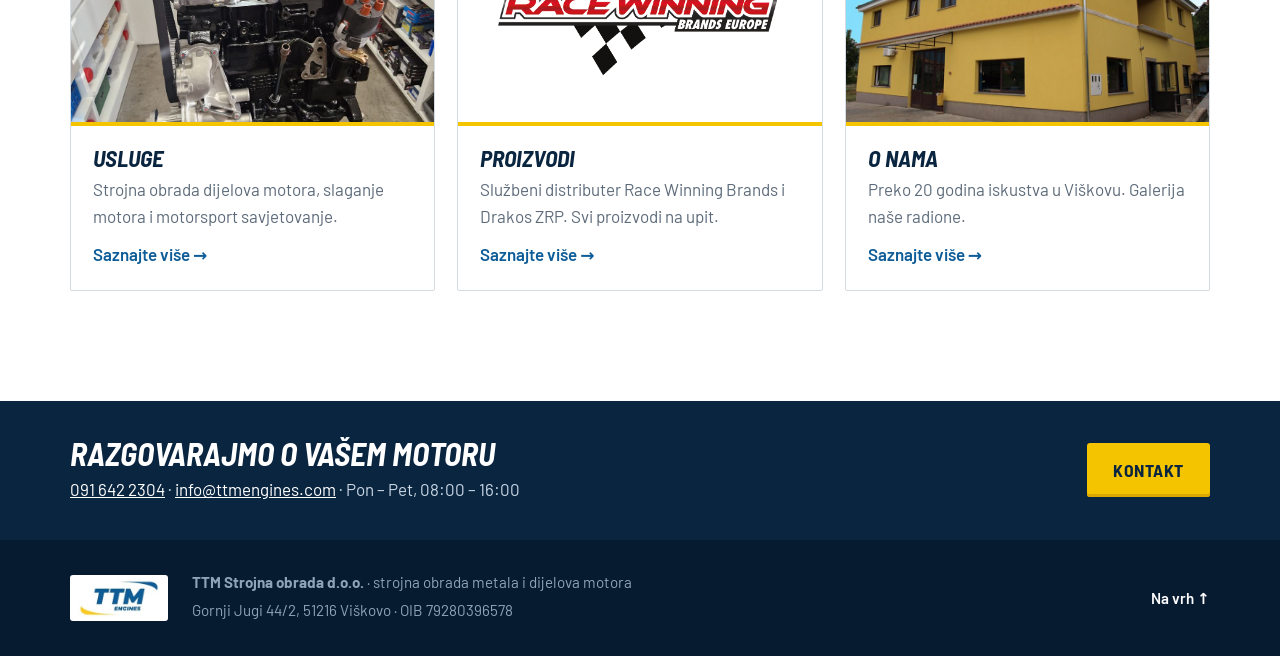
==== commit febe37e5: "Home: new photos for machines and services tiles, RWB logo on products tile Co-Authored-By: Claude O" ====
--- a/index.html
+++ b/index.html
@@ -60,7 +60,7 @@
 <section class="sec home">
   <div class="sec-in">
     <a class="tile tile-main" href="strojevi.html">
-      <img src="slike/strojevi/sjedista.jpg" alt="" width="800" height="600">
+      <img src="slike/pocetna/strojevi.jpg" alt="" width="1000" height="1333">
       <div>
         <p class="kicker" data-t="mach_k">Naši strojevi</p>
         <h2 class="tile-h" data-t="mach_h">Strojni park koji nas izdvaja</h2>
@@ -70,11 +70,11 @@
     </a>
     <div class="tiles">
       <a class="tile" href="strojevi.html#usluge">
-        <img src="slike/strojevi/ravnanje.jpg" alt="" loading="lazy" width="800" height="600">
+        <img src="slike/pocetna/usluge.jpg" alt="" loading="lazy" width="1000" height="1333">
         <div><h3 data-t="nav_services">Usluge</h3><p data-t="home_serv">Strojna obrada dijelova motora, slaganje motora i motorsport savjetovanje.</p><span class="tile-go" data-t="home_more">Saznajte više →</span></div>
       </a>
       <a class="tile" href="proizvodi.html">
-        <img src="slike/proizvodi/glava1-1.jpg" alt="" loading="lazy" width="1000" height="558">
+        <img class="logo" src="slike/brendovi/rwb.png" alt="Race Winning Brands" loading="lazy" width="935" height="426">
         <div><h3 data-t="nav_products">Proizvodi</h3><p data-t="home_prod">Službeni distributer Race Winning Brands i Drakos ZRP. Svi proizvodi na upit.</p><span class="tile-go" data-t="home_more">Saznajte više →</span></div>
       </a>
       <a class="tile" href="o-nama.html">
--- a/css/style.css
+++ b/css/style.css
@@ -314,3 +314,34 @@
 .prod-cta p{margin:0}
 .sec .prod-cta .tile-h{color:var(--white);max-width:none;margin-bottom:8px;font-size:clamp(1.4rem,2.6vw,2rem)}
 @media (max-width:700px){.brands{grid-template-columns:1fr;gap:14px}.brand-logo{height:110px}.prod-cta{flex-direction:column;align-items:flex-start}}
+/* Strojevi: slika ili video */
+.mmedia{position:relative;aspect-ratio:4/3;background:var(--white);border-bottom:4px solid var(--yellow)}
+.mmedia{overflow:hidden}
+.mmedia img{position:absolute;inset:0;width:100%;height:100%;aspect-ratio:auto;border-bottom:0}
+.mach img.contain{object-fit:contain;background:var(--white);padding:6px}
+.mmedia iframe{position:absolute;inset:0;width:100%;height:100%;border:0;background:#000}
+.mvid{margin-top:12px;display:inline-flex;align-items:center;gap:6px;font:600 .95rem var(--body);color:var(--blue);background:none;border:1px solid var(--blue);border-radius:2px;padding:7px 12px;cursor:pointer}
+.mvid:hover{background:var(--blue);color:var(--white)}
+.mach h3,.mach p{hyphens:auto;-webkit-hyphens:auto;overflow-wrap:break-word}
+.mach.zoom{cursor:zoom-in}
+.mach.zoom:focus-visible{outline:3px solid var(--yellow);outline-offset:2px}
+#lb.big img{height:min(82vh,900px);width:auto;max-width:100%;background:none;box-shadow:none}
+/* Usluge: istaknute usluge u jednoj traci iznad kategorija */
+.feat{display:grid;grid-template-columns:1fr 1fr;background:var(--navy);border-top:4px solid var(--yellow);border-radius:2px;margin-bottom:22px}
+.feat>div{padding:28px 30px}
+.feat>div+div{border-left:1px solid rgba(255,255,255,.14)}
+.feat h3{color:var(--white);margin-bottom:6px}
+.feat p{margin:0;color:#C9D6E4}
+@media (max-width:620px){.feat{grid-template-columns:1fr;margin-bottom:12px}.feat>div{padding:20px}.feat>div+div{border-left:0;border-top:1px solid rgba(255,255,255,.14)}}
+/* Istaknute usluge veće, pa naslov "Ostale usluge" */
+.feat{margin-bottom:clamp(36px,5vw,56px);box-shadow:0 18px 40px rgba(10,37,64,.18)}
+.feat>div{padding:clamp(26px,3.5vw,44px) clamp(24px,3.5vw,44px)}
+.feat h3{font-style:italic;font-weight:800;text-transform:uppercase;font-size:clamp(1.6rem,2.8vw,2.3rem);margin-bottom:12px}
+.feat h3::after{content:"";display:block;width:42px;height:4px;background:var(--yellow);transform:skewX(-25deg);margin-top:12px}
+.feat p{font-size:1.08rem;line-height:1.6}
+.sub-h{font-style:italic;font-weight:700;text-transform:uppercase;font-size:clamp(1.3rem,2.2vw,1.7rem);color:var(--navy);margin:0 0 18px;display:flex;align-items:center;gap:14px}
+.sub-h::after{content:"";flex:1;height:1px;background:var(--line)}
+/* Početna: logo umjesto fotografije u kartici Proizvodi */
+.tile img.logo{object-fit:contain;background:var(--white);padding:clamp(20px,4vw,40px);box-sizing:border-box}
+@media (max-width:620px){.tiles .tile img.logo{padding:10px}}
+@media (min-width:861px){.tile-main img{height:auto;min-height:0;aspect-ratio:4/3;align-self:stretch}}
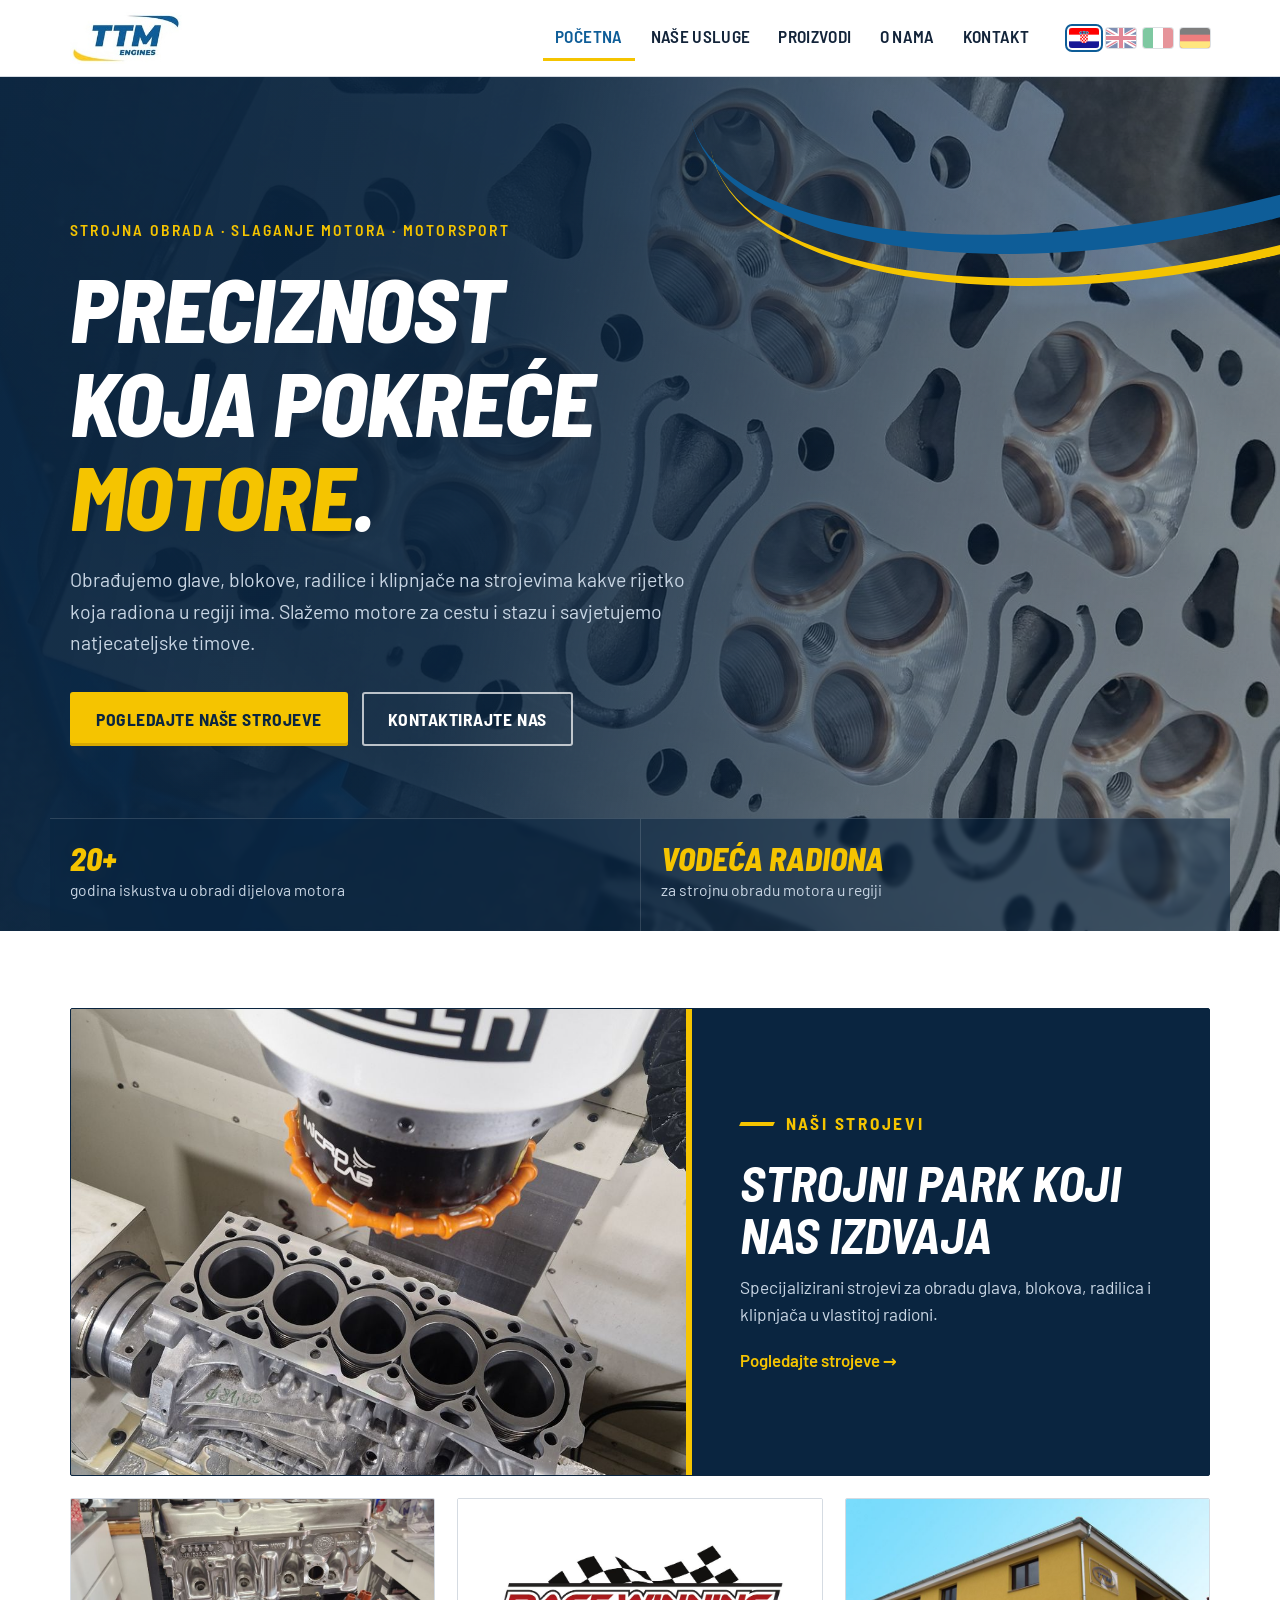
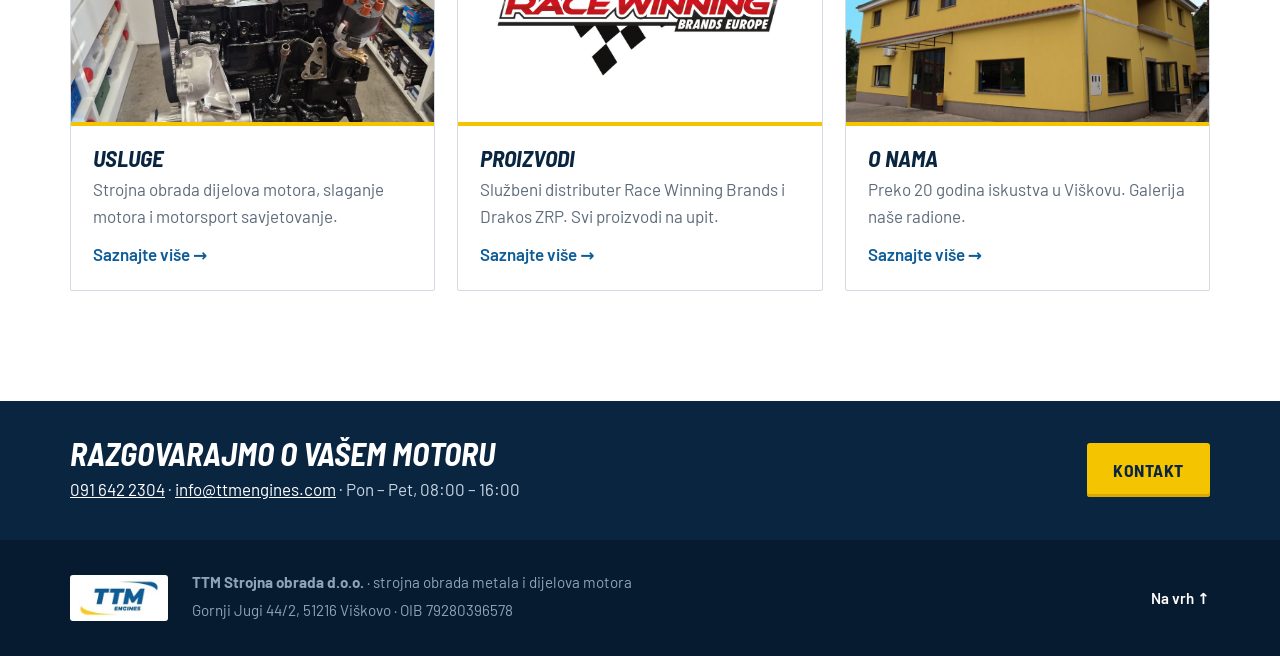
==== commit 1af3ad9e: "Home: RWB logo tile image fits frame at all widths; bust CSS cache Co-Authored-By: Claude Opus 5.5 <" ====
--- a/index.html
+++ b/index.html
@@ -13,7 +13,7 @@
 <link rel="preconnect" href="https://fonts.googleapis.com">
 <link rel="preconnect" href="https://fonts.gstatic.com" crossorigin>
 <link href="https://fonts.googleapis.com/css2?family=Barlow:wght@400;500;600&family=Barlow+Semi+Condensed:ital,wght@0,600;0,700;1,700;1,800&display=swap" rel="stylesheet">
-<link rel="stylesheet" href="css/style.css">
+<link rel="stylesheet" href="css/style.css?v=2">
 </head>
 <body>
 
@@ -74,7 +74,7 @@
         <div><h3 data-t="nav_services">Usluge</h3><p data-t="home_serv">Strojna obrada dijelova motora, slaganje motora i motorsport savjetovanje.</p><span class="tile-go" data-t="home_more">Saznajte više →</span></div>
       </a>
       <a class="tile" href="proizvodi.html">
-        <img class="logo" src="slike/brendovi/rwb.png" alt="Race Winning Brands" loading="lazy" width="935" height="426">
+        <img class="logo" src="slike/pocetna/proizvodi.jpg" alt="Race Winning Brands" loading="lazy" width="1000" height="625">
         <div><h3 data-t="nav_products">Proizvodi</h3><p data-t="home_prod">Službeni distributer Race Winning Brands i Drakos ZRP. Svi proizvodi na upit.</p><span class="tile-go" data-t="home_more">Saznajte više →</span></div>
       </a>
       <a class="tile" href="o-nama.html">
--- a/css/style.css
+++ b/css/style.css
@@ -342,6 +342,6 @@
 .sub-h{font-style:italic;font-weight:700;text-transform:uppercase;font-size:clamp(1.3rem,2.2vw,1.7rem);color:var(--navy);margin:0 0 18px;display:flex;align-items:center;gap:14px}
 .sub-h::after{content:"";flex:1;height:1px;background:var(--line)}
 /* Početna: logo umjesto fotografije u kartici Proizvodi */
-.tile img.logo{object-fit:contain;background:var(--white);padding:clamp(20px,4vw,40px);box-sizing:border-box}
-@media (max-width:620px){.tiles .tile img.logo{padding:10px}}
+.tile img.logo{object-fit:contain;background:var(--white)}
+@media (max-width:860px){.tiles .tile img.logo{padding:6px;box-sizing:border-box}}
 @media (min-width:861px){.tile-main img{height:auto;min-height:0;aspect-ratio:4/3;align-self:stretch}}
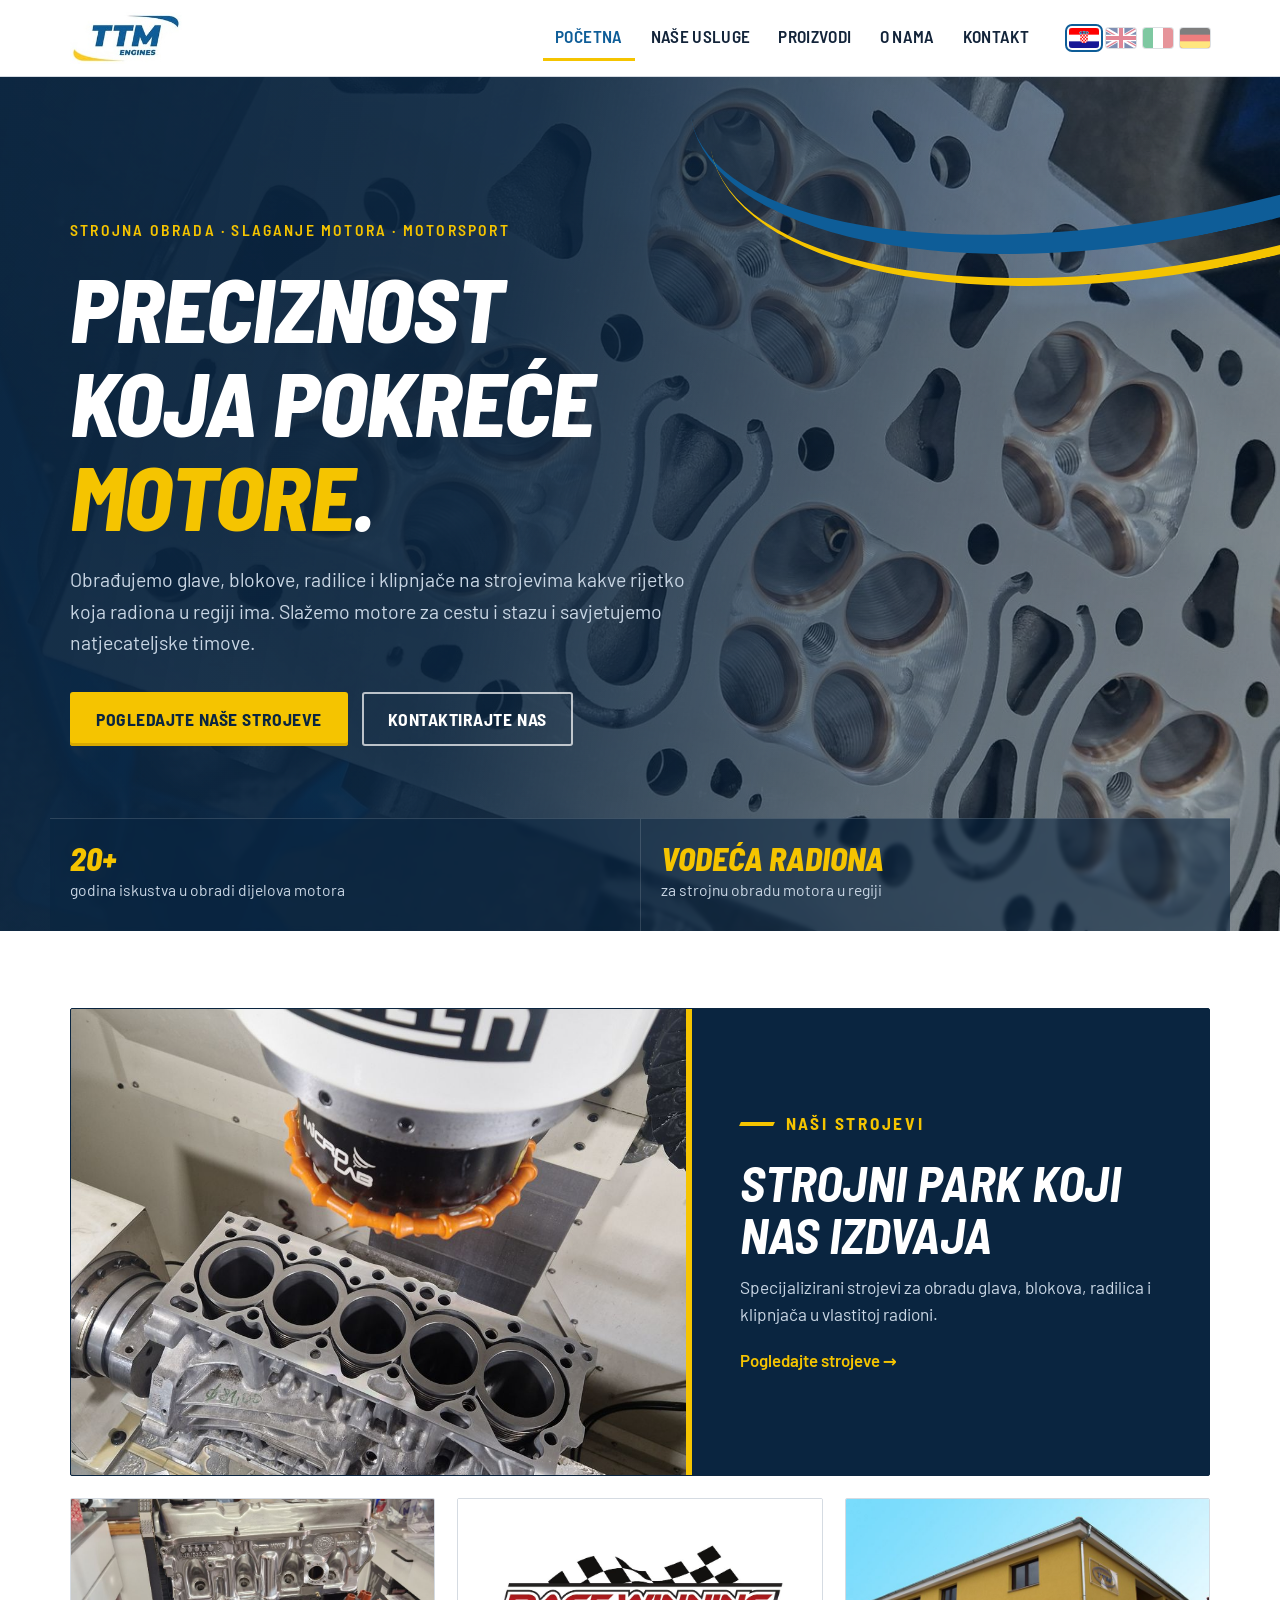
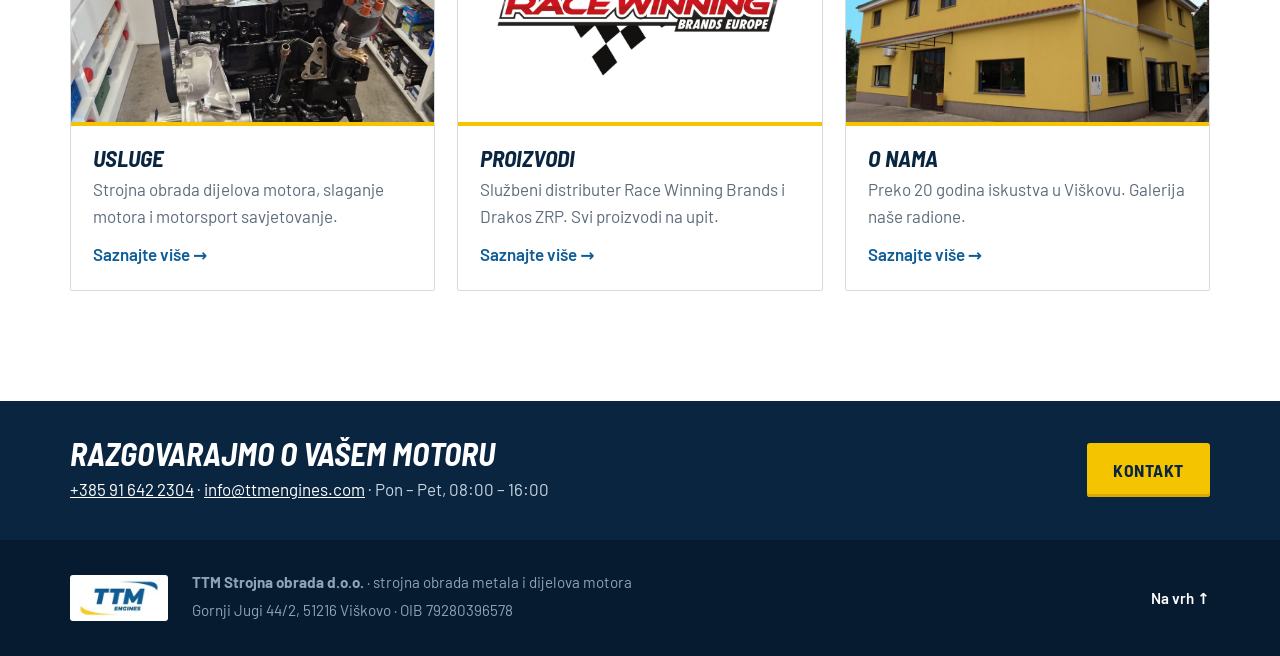
==== commit 3af8b65d: "Show phone number in international format Co-Authored-By: Claude Opus 5.5 <noreply@anthropic.com> Cl" ====
--- a/index.html
+++ b/index.html
@@ -13,7 +13,7 @@
 <link rel="preconnect" href="https://fonts.googleapis.com">
 <link rel="preconnect" href="https://fonts.gstatic.com" crossorigin>
 <link href="https://fonts.googleapis.com/css2?family=Barlow:wght@400;500;600&family=Barlow+Semi+Condensed:ital,wght@0,600;0,700;1,700;1,800&display=swap" rel="stylesheet">
-<link rel="stylesheet" href="css/style.css?v=2">
+<link rel="stylesheet" href="css/style.css?v=3">
 </head>
 <body>
 
@@ -90,7 +90,7 @@
   <div class="sec-in">
     <div>
       <h2 data-t="con_h">Razgovarajmo o vašem motoru</h2>
-      <p><a href="tel:+385916422304">091 642 2304</a> · <a href="mailto:info@ttmengines.com">info@ttmengines.com</a> · <span data-t="con_hours_v">Pon – Pet, 08:00 – 16:00</span></p>
+      <p><a href="tel:+385916422304">+385 91 642 2304</a><span class="sep"> · </span><a href="mailto:info@ttmengines.com">info@ttmengines.com</a><span class="sep"> · </span><span data-t="con_hours_v">Pon – Pet, 08:00 – 16:00</span></p>
     </div>
     <a class="btn btn-y" href="kontakt.html" data-t="nav_contact">Kontakt</a>
   </div>
--- a/css/style.css
+++ b/css/style.css
@@ -345,3 +345,5 @@
 .tile img.logo{object-fit:contain;background:var(--white)}
 @media (max-width:860px){.tiles .tile img.logo{padding:6px;box-sizing:border-box}}
 @media (min-width:861px){.tile-main img{height:auto;min-height:0;aspect-ratio:4/3;align-self:stretch}}
+/* Početna, kontakt traka: na mobitelu telefon, e-mail i radno vrijeme svaki u svom redu */
+@media (max-width:620px){.cstrip p .sep{display:none}.cstrip p>a,.cstrip p>span{display:block}}
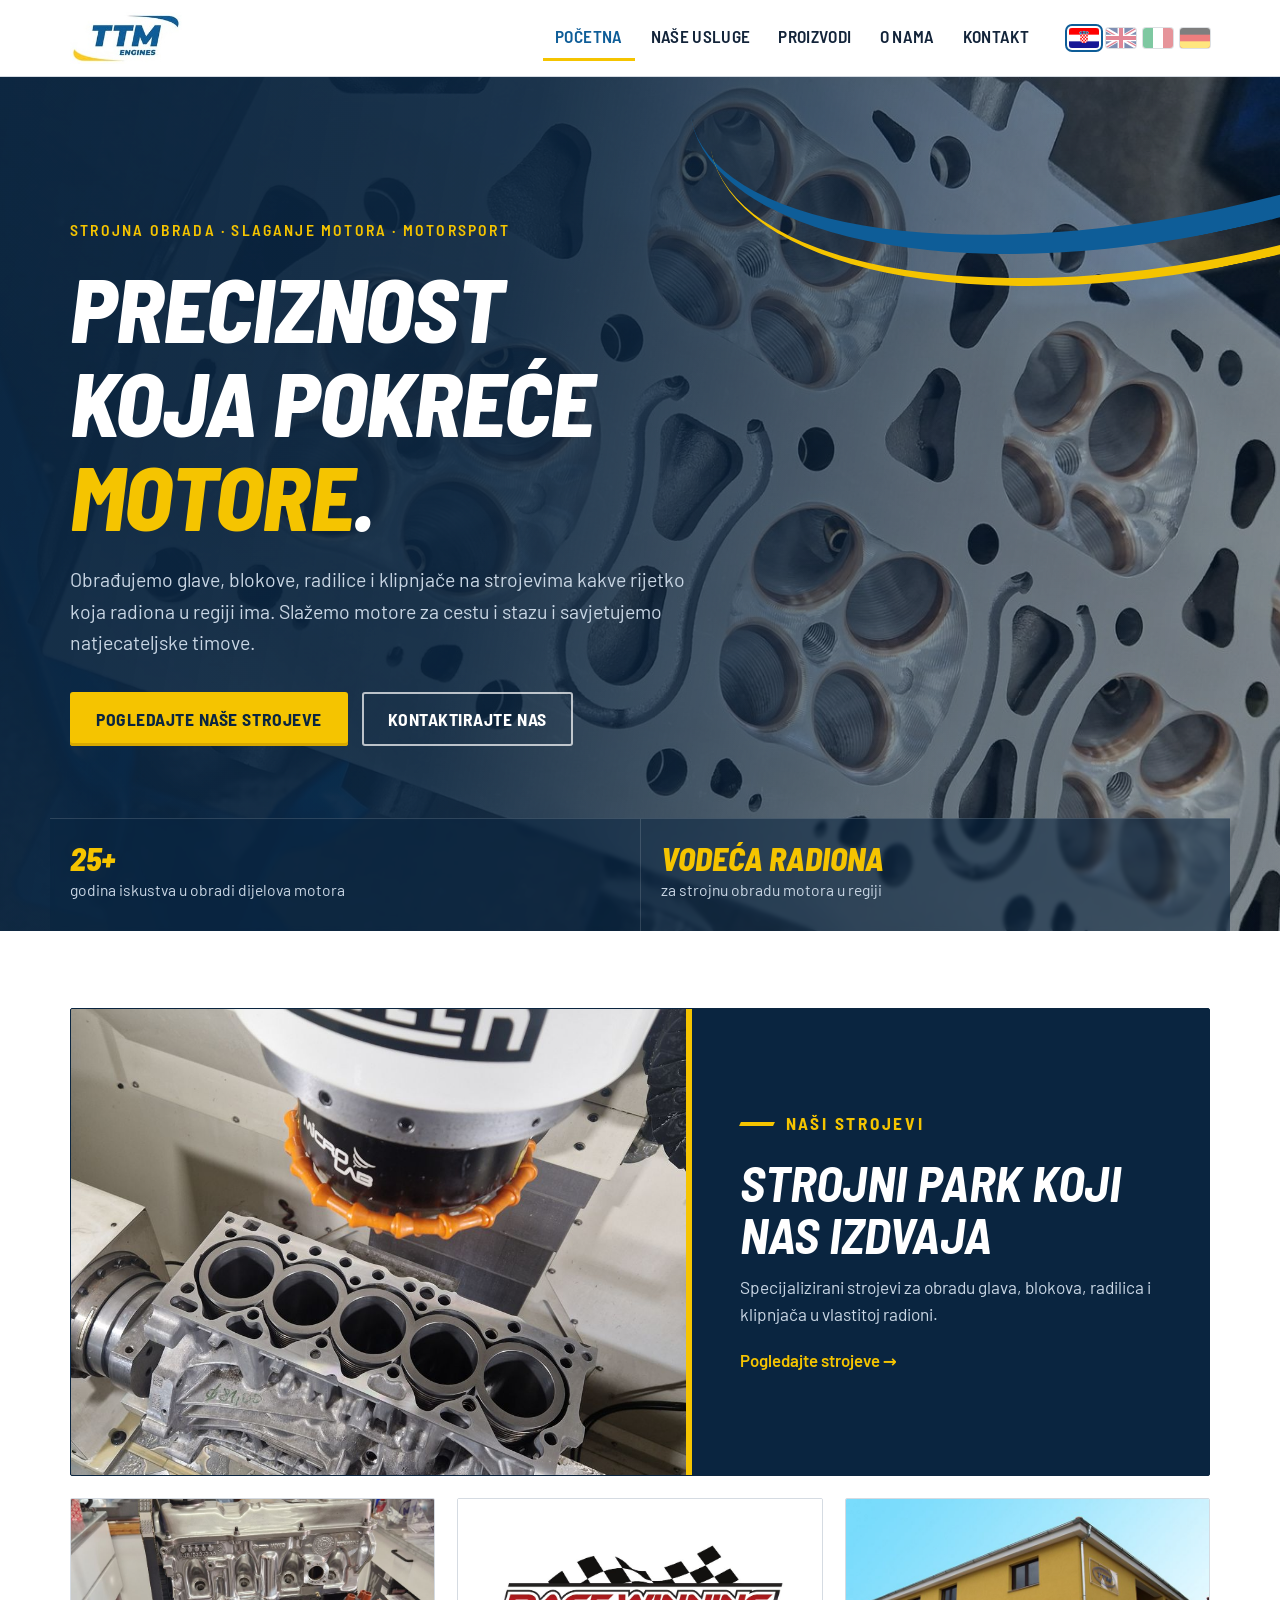
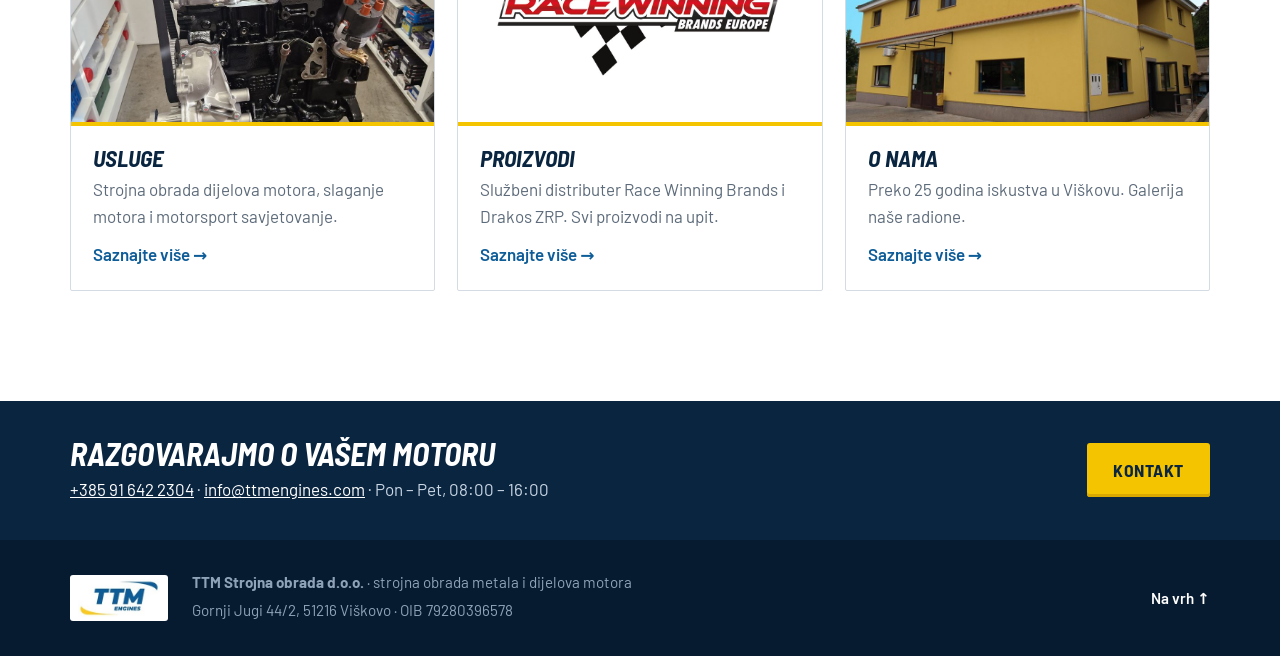
==== commit 8fafdc68: "Experience: 25 years instead of 20 in all languages Co-Authored-By: Claude Opus 5.5 <noreply@anthrop" ====
--- a/index.html
+++ b/index.html
@@ -4,7 +4,7 @@
 <meta charset="utf-8">
 <meta name="viewport" content="width=device-width, initial-scale=1, viewport-fit=cover">
 <title data-t="title_home">TTM Engines · Strojna obrada dijelova motora i motorsport</title>
-<meta name="description" content="TTM Engines (TTM Strojna obrada d.o.o., Viškovo): strojna obrada dijelova motora, slaganje motora i motorsport savjetovanje. Preko 20 godina iskustva.">
+<meta name="description" content="TTM Engines (TTM Strojna obrada d.o.o., Viškovo): strojna obrada dijelova motora, slaganje motora i motorsport savjetovanje. Preko 25 godina iskustva.">
 <meta name="theme-color" content="#0A2540">
 <meta property="og:title" content="TTM Engines">
 <meta property="og:description" content="Strojna obrada dijelova motora, slaganje motora i motorsport savjetovanje. Viškovo, Hrvatska.">
@@ -51,7 +51,7 @@
     </div>
   </div>
   <ul class="pillars">
-    <li><b>20+</b><span data-t="p1_d">godina iskustva u obradi dijelova motora</span></li>
+    <li><b>25+</b><span data-t="p1_d">godina iskustva u obradi dijelova motora</span></li>
     <li><b data-t="p3_t">Vodeća radiona</b><span data-t="p3_d">za strojnu obradu motora u regiji</span></li>
   </ul>
 </section>
@@ -79,7 +79,7 @@
       </a>
       <a class="tile" href="o-nama.html">
         <img src="slike/zgrada.jpg" alt="" loading="lazy" width="800" height="600">
-        <div><h3 data-t="nav_about">O nama</h3><p data-t="home_about">Preko 20 godina iskustva u Viškovu. Galerija naše radione.</p><span class="tile-go" data-t="home_more">Saznajte više →</span></div>
+        <div><h3 data-t="nav_about">O nama</h3><p data-t="home_about">Preko 25 godina iskustva u Viškovu. Galerija naše radione.</p><span class="tile-go" data-t="home_more">Saznajte više →</span></div>
       </a>
     </div>
   </div>
